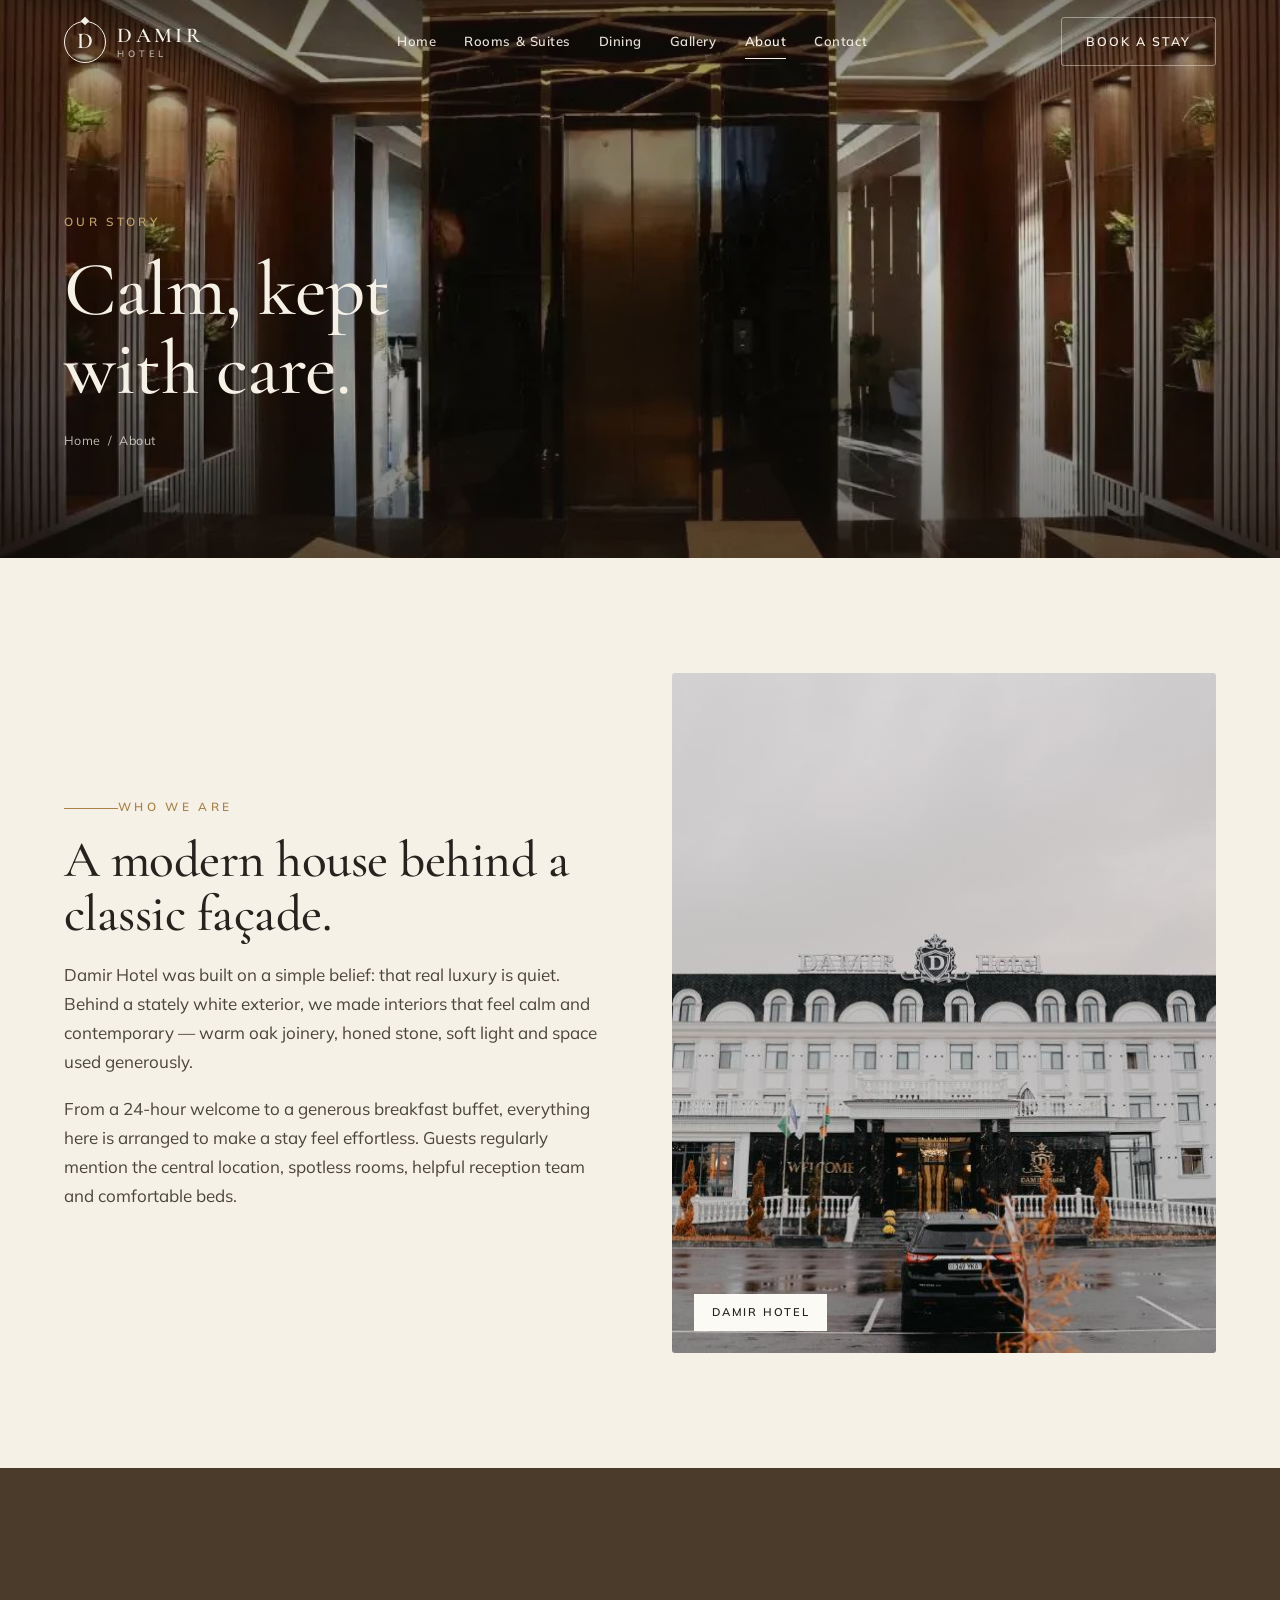
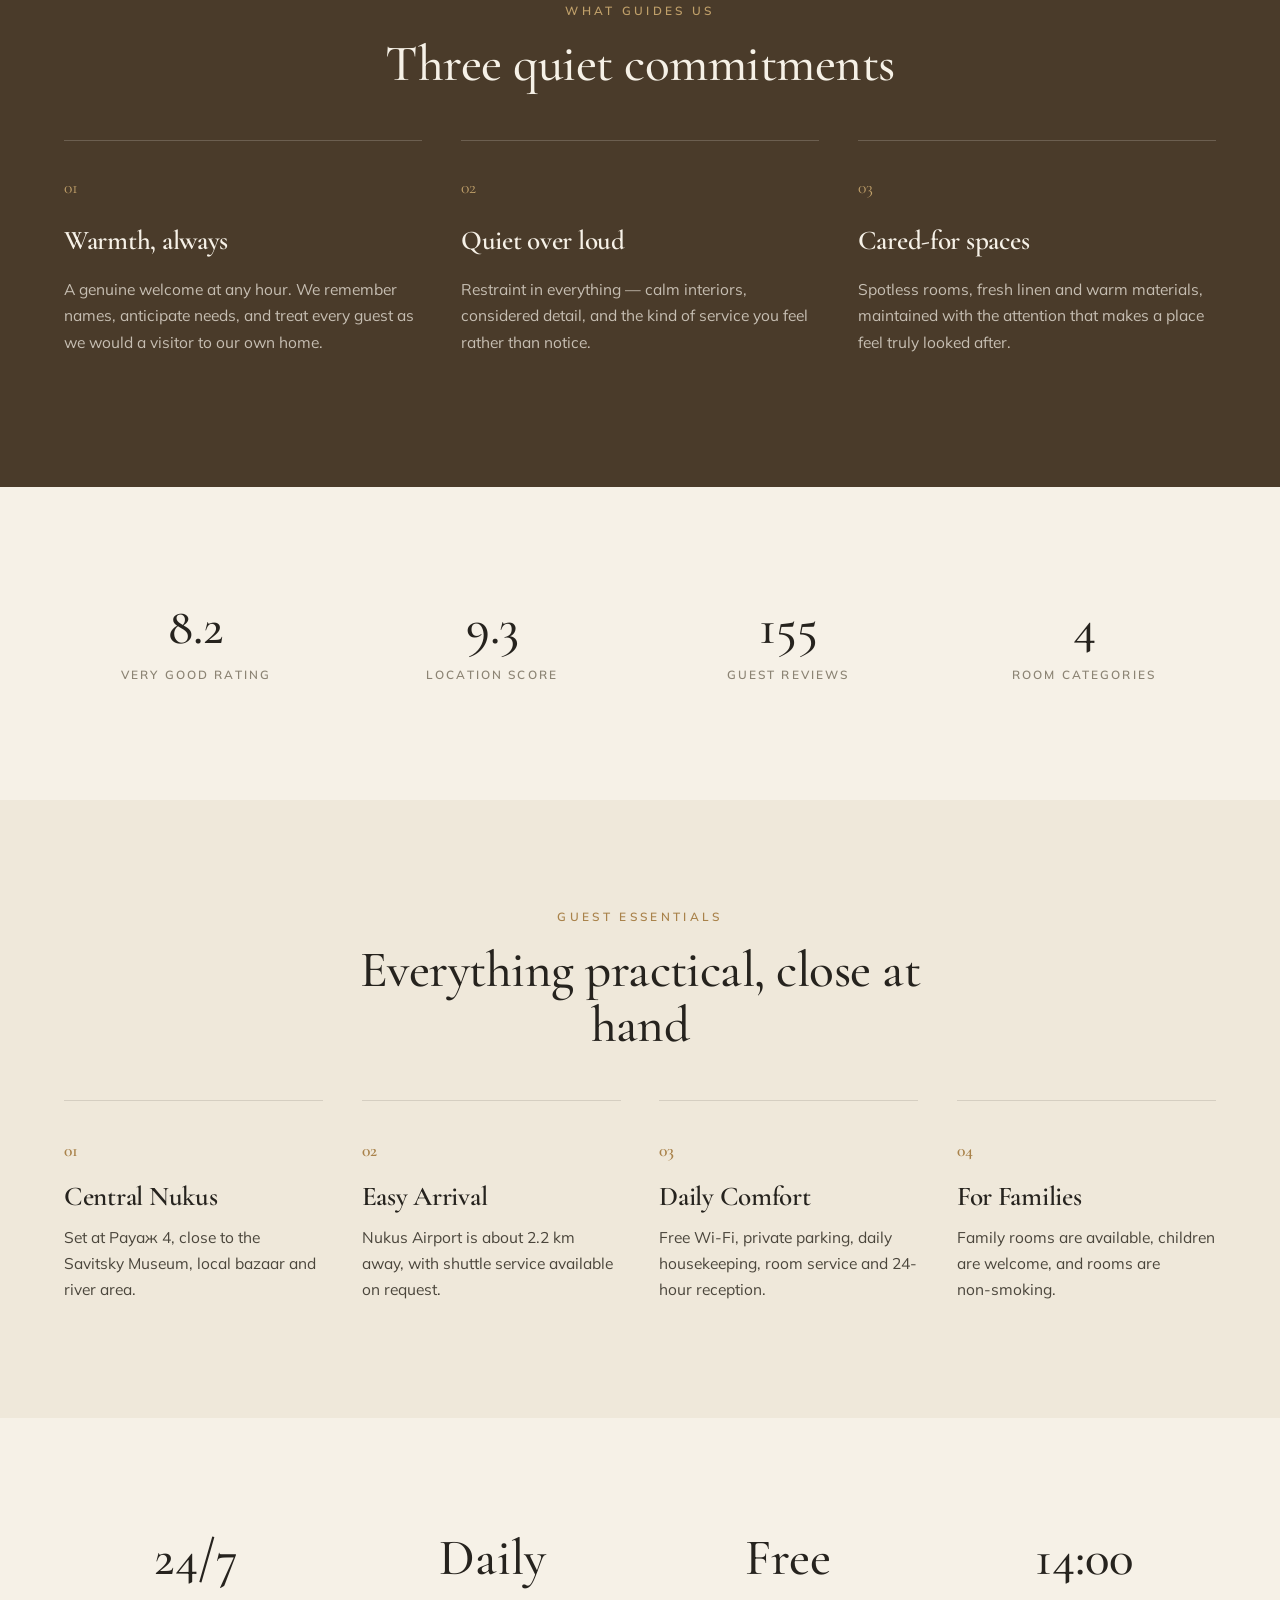
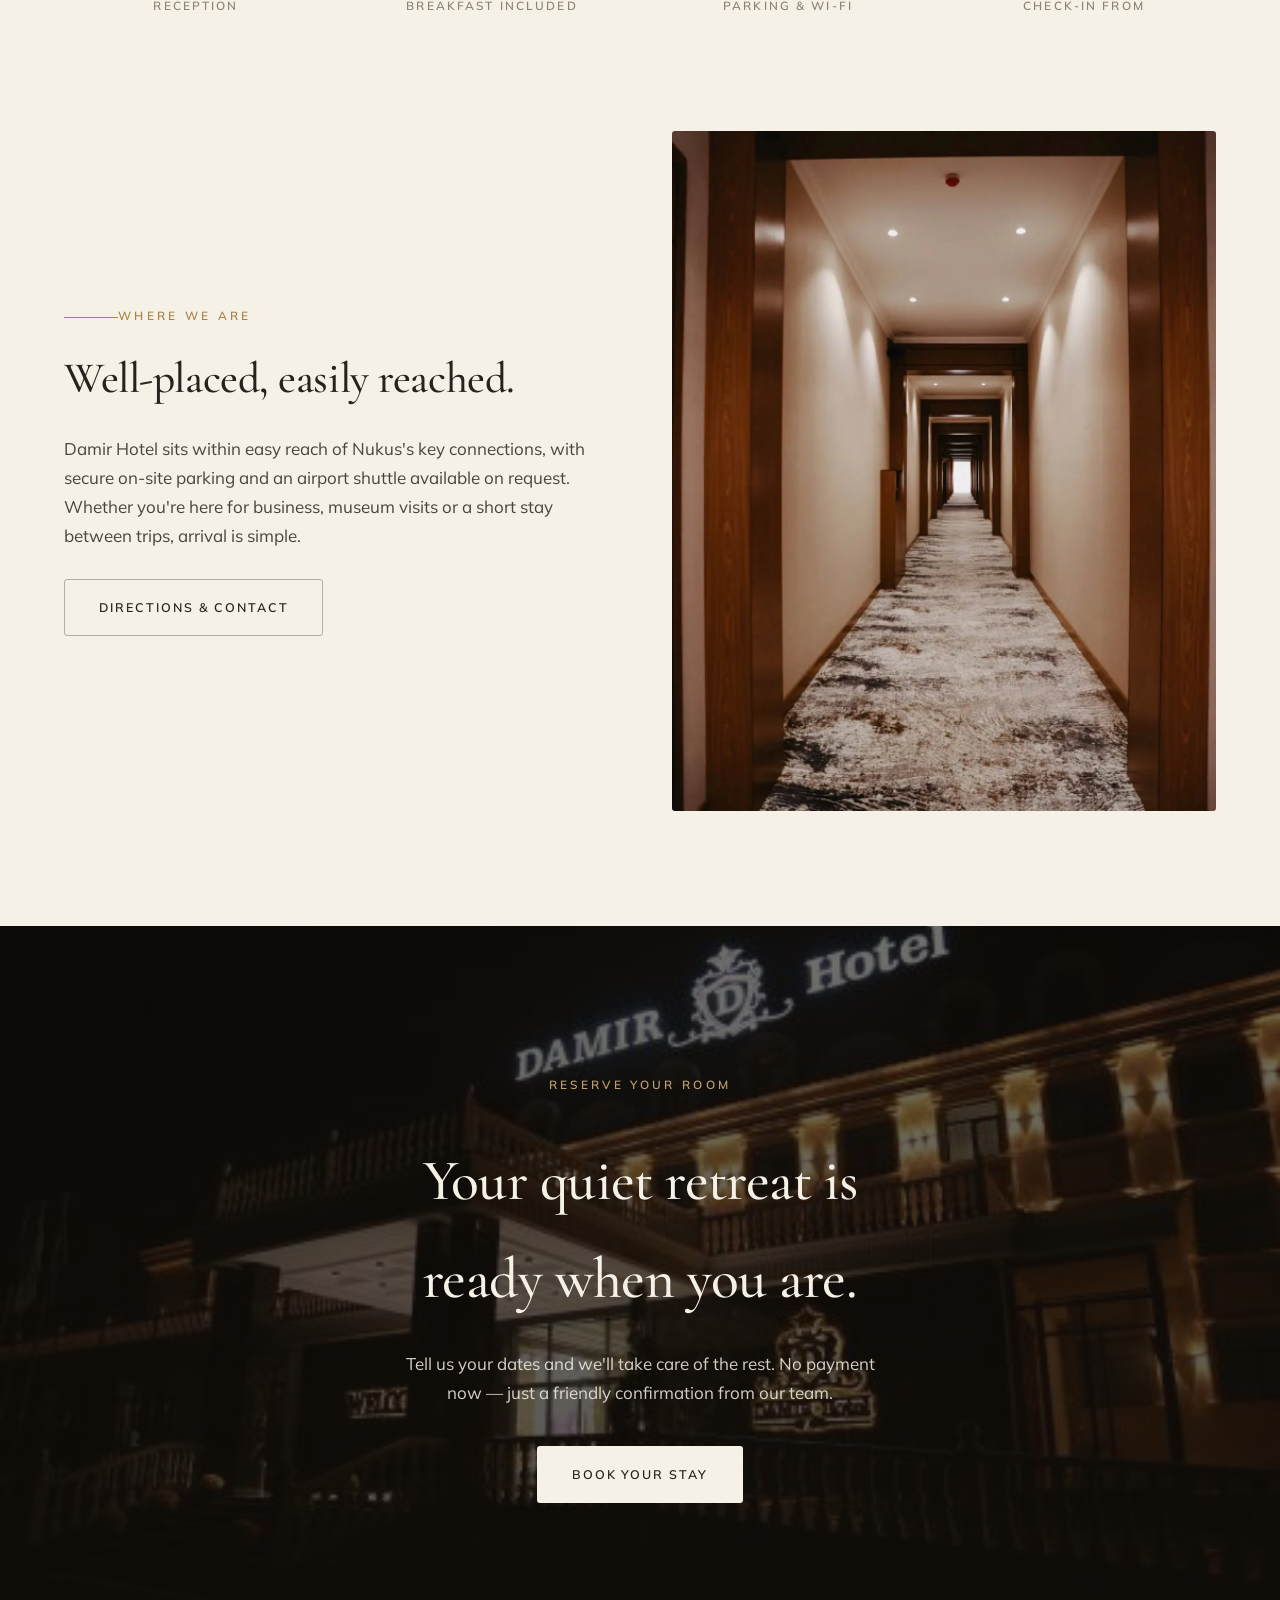
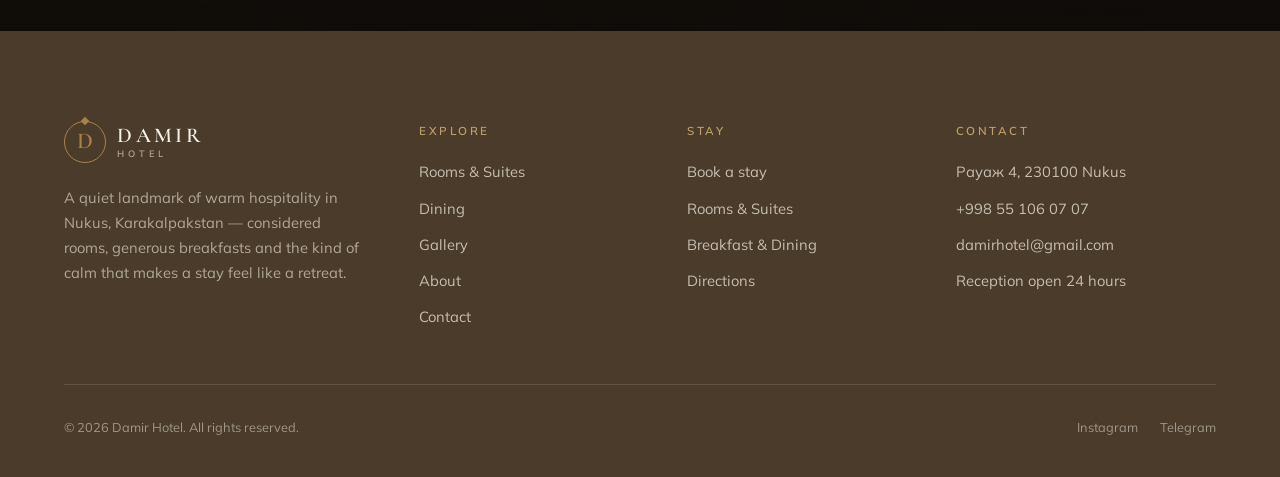
==== Design/about.html @ a33c7616 "chore: initial commit — Damir Hotel static site (pre-redesign)" ====
<!doctype html>
<html lang="en">
<head>
<meta charset="utf-8">
<meta name="viewport" content="width=device-width, initial-scale=1">
<title>About — Damir Hotel</title>
<meta name="description" content="The story behind Damir Hotel — a modern, calm house behind a classic façade in Nukus, Karakalpakstan.">
<link rel="preconnect" href="https://fonts.googleapis.com">
<link rel="preconnect" href="https://fonts.gstatic.com" crossorigin>
<link rel="icon" type="image/svg+xml" href="assets/favicon.svg">
<link rel="stylesheet" href="assets/styles.css">
</head>
<body>

<header class="site-header theme-light">
  <div class="container">
    <a href="index.html" class="brand" aria-label="Damir Hotel home">
      <span class="brand-mark">D</span>
      <span class="brand-text"><span class="brand-name">DAMIR</span><span class="brand-sub">HOTEL</span></span>
    </a>
    <nav class="main-nav"><a href="index.html" class="nav-link">Home</a><a href="rooms.html" class="nav-link">Rooms & Suites</a><a href="dining.html" class="nav-link">Dining</a><a href="gallery.html" class="nav-link">Gallery</a><a href="about.html" class="nav-link is-active">About</a><a href="contact.html" class="nav-link">Contact</a></nav>
    <div class="header-right">
      <a href="#" class="btn btn--ghost header-cta" data-book>Book a stay</a>
      <button class="nav-toggle" aria-label="Open menu"><span></span><span></span><span></span></button>
    </div>
  </div>
</header>
<nav class="mobile-menu"><a href="index.html">Home</a><a href="rooms.html">Rooms & Suites</a><a href="dining.html">Dining</a><a href="gallery.html">Gallery</a><a href="about.html">About</a><a href="contact.html">Contact</a><a href="#" class="btn" data-book>Book a stay</a></nav>

<section class="page-hero has-media">
  <div class="hero-media"><img src="assets/photos/lobby-elevator.jpg" alt="Lobby at Damir Hotel"></div>
  <div class="container" style="position:relative;z-index:2;padding-bottom:1rem">
    <p class="eyebrow">Our story</p>
    <h1>Calm, kept<br>with care.</h1>
    <p class="crumbs"><a href="index.html">Home</a> &nbsp;/&nbsp; About</p>
  </div>
</section>
<section class="section">
  <div class="container split">
    <div class="reveal">
      <p class="eyebrow"><span class="hairline"></span>Who we are</p>
      <h2 class="serif" style="font-size:clamp(2rem,4vw,3.2rem);line-height:1.06;margin-top:1rem">A modern house behind a classic façade.</h2>
      <p style="margin-top:1.2rem">Damir Hotel was built on a simple belief: that real luxury is quiet. Behind a stately white exterior, we made interiors that feel calm and contemporary — warm oak joinery, honed stone, soft light and space used generously.</p>
      <p>From a 24-hour welcome to a generous breakfast buffet, everything here is arranged to make a stay feel effortless. Guests regularly mention the central location, spotless rooms, helpful reception team and comfortable beds.</p>
    </div>
    <div class="split-media tall reveal d1"><img src="assets/photos/exterior-day.jpg" alt="The façade of Damir Hotel"><span class="media-tag">Damir Hotel</span></div>
  </div>
</section>
<section class="section tone-walnut">
  <div class="container">
    <div class="sec-head center reveal" style="text-align:center;margin-inline:auto">
      <p class="eyebrow" style="color:var(--gold-2)">What guides us</p>
      <h2 style="color:var(--cream)">Three quiet commitments</h2>
    </div>
    <div class="grid grid-3" style="margin-top:3rem">
      <div class="reveal" style="border-top:1px solid rgba(246,241,231,0.2);padding-top:2rem">
        <span class="serif" style="font-size:1.1rem;color:var(--gold-2)">01</span>
        <h3 class="serif" style="font-size:1.7rem;color:var(--cream);margin:1rem 0 .7rem;font-weight:600">Warmth, always</h3>
        <p style="color:rgba(246,241,231,0.72);font-size:.97rem">A genuine welcome at any hour. We remember names, anticipate needs, and treat every guest as we would a visitor to our own home.</p>
      </div>
      <div class="reveal d1" style="border-top:1px solid rgba(246,241,231,0.2);padding-top:2rem">
        <span class="serif" style="font-size:1.1rem;color:var(--gold-2)">02</span>
        <h3 class="serif" style="font-size:1.7rem;color:var(--cream);margin:1rem 0 .7rem;font-weight:600">Quiet over loud</h3>
        <p style="color:rgba(246,241,231,0.72);font-size:.97rem">Restraint in everything — calm interiors, considered detail, and the kind of service you feel rather than notice.</p>
      </div>
      <div class="reveal d2" style="border-top:1px solid rgba(246,241,231,0.2);padding-top:2rem">
        <span class="serif" style="font-size:1.1rem;color:var(--gold-2)">03</span>
        <h3 class="serif" style="font-size:1.7rem;color:var(--cream);margin:1rem 0 .7rem;font-weight:600">Cared-for spaces</h3>
        <p style="color:rgba(246,241,231,0.72);font-size:.97rem">Spotless rooms, fresh linen and warm materials, maintained with the attention that makes a place feel truly looked after.</p>
      </div>
    </div>
  </div>
</section>
<section class="section">
  <div class="container">
    <div class="facts reveal">
      <div class="fact"><div class="n">8.2</div><div class="l">Very good rating</div></div>
      <div class="fact"><div class="n">9.3</div><div class="l">Location score</div></div>
      <div class="fact"><div class="n">155</div><div class="l">Guest reviews</div></div>
      <div class="fact"><div class="n">4</div><div class="l">Room categories</div></div>
    </div>
  </div>
</section>
<section class="section tone" style="padding-top:clamp(3.5rem,7vw,6rem)">
  <div class="container">
    <div class="sec-head center reveal" style="text-align:center;margin-inline:auto">
      <p class="eyebrow">Guest essentials</p>
      <h2>Everything practical, close at hand</h2>
    </div>
    <div class="grid grid-4" style="margin-top:3rem">
      <div class="hcard reveal">
        <span class="num">01</span><h3>Central Nukus</h3>
        <p>Set at Рауаж 4, close to the Savitsky Museum, local bazaar and river area.</p>
      </div>
      <div class="hcard reveal d1">
        <span class="num">02</span><h3>Easy Arrival</h3>
        <p>Nukus Airport is about 2.2 km away, with shuttle service available on request.</p>
      </div>
      <div class="hcard reveal d2">
        <span class="num">03</span><h3>Daily Comfort</h3>
        <p>Free Wi-Fi, private parking, daily housekeeping, room service and 24-hour reception.</p>
      </div>
      <div class="hcard reveal d3">
        <span class="num">04</span><h3>For Families</h3>
        <p>Family rooms are available, children are welcome, and rooms are non-smoking.</p>
      </div>
    </div>
  </div>
</section>
<section class="section">
  <div class="container">
    <div class="facts reveal">
      <div class="fact"><div class="n">24/7</div><div class="l">Reception</div></div>
      <div class="fact"><div class="n">Daily</div><div class="l">Breakfast included</div></div>
      <div class="fact"><div class="n">Free</div><div class="l">Parking &amp; Wi-Fi</div></div>
      <div class="fact"><div class="n">14:00</div><div class="l">Check-in from</div></div>
    </div>
  </div>
</section>
<section class="section" style="padding-top:0">
  <div class="container split reverse">
    <div class="split-media tall reveal"><img src="assets/photos/corridor.jpg" alt="A quiet corridor at Damir Hotel"></div>
    <div class="reveal d1">
      <p class="eyebrow"><span class="hairline"></span>Where we are</p>
      <h2 class="serif" style="font-size:clamp(1.8rem,3.4vw,2.8rem);margin:1rem 0 1.2rem">Well-placed, easily reached.</h2>
      <p>Damir Hotel sits within easy reach of Nukus's key connections, with secure on-site parking and an airport shuttle available on request. Whether you're here for business, museum visits or a short stay between trips, arrival is simple.</p>
      <a href="contact.html" class="btn btn--ghost" style="margin-top:.6rem">Directions &amp; contact</a>
    </div>
  </div>
</section>

<section class="cta-banner">
  <div class="hero-media"><img src="assets/photos/exterior-night.jpg" alt="Damir Hotel at night"></div>
  <div class="container cta-inner">
    <p class="eyebrow" style="color:var(--gold-2)">Reserve your room</p>
    <h2 class="serif" style="font-style:normal">Your quiet retreat is ready when you are.</h2>
    <p>Tell us your dates and we'll take care of the rest. No payment now — just a friendly confirmation from our team.</p>
    <a href="#" class="btn btn--light" data-book>Book your stay</a>
  </div>
</section>

<footer class="site-footer">
  <div class="container">
    <div class="footer-top">
      <div class="footer-brand">
        <a href="index.html" class="brand"><span class="brand-mark">D</span><span class="brand-text"><span class="brand-name">DAMIR</span><span class="brand-sub">HOTEL</span></span></a>
        <p data-h="footerDesc">A quiet landmark of warm hospitality in Nukus, Karakalpakstan — considered rooms, generous breakfasts and the kind of calm that makes a stay feel like a retreat.</p>
      </div>
      <div class="footer-col"><h5>Explore</h5><ul><li><a href="rooms.html">Rooms & Suites</a></li><li><a href="dining.html">Dining</a></li><li><a href="gallery.html">Gallery</a></li><li><a href="about.html">About</a></li><li><a href="contact.html">Contact</a></li></ul></div>
      <div class="footer-col"><h5>Stay</h5><ul>
        <li><a href="#" data-book>Book a stay</a></li>
        <li><a href="rooms.html">Rooms &amp; Suites</a></li>
        <li><a href="dining.html">Breakfast &amp; Dining</a></li>
        <li><a href="contact.html">Directions</a></li>
      </ul></div>
      <div class="footer-col"><h5>Contact</h5><ul>
        <li data-h="address">Рауаж 4, 230100 Nukus</li>
        <li><a data-h="phone" href="tel:+998551060707">+998 55 106 07 07</a></li>
        <li><a data-h="email" href="mailto:damirhotel@gmail.com">damirhotel@gmail.com</a></li>
        <li>Reception open 24 hours</li>
      </ul></div>
    </div>
    <div class="footer-bottom">
      <span>© <span data-year>2026</span> <span data-h="name">Damir Hotel</span>. All rights reserved.</span>
      <span class="social" data-h-social><a href="https://www.instagram.com/damir.hotel.nukus?igsh=MXI1bjc1am8xc3BlMA==" target="_blank" rel="noopener">Instagram</a><a href="https://t.me/damirhotel" target="_blank" rel="noopener">Telegram</a></span>
    </div>
  </div>
</footer>

<div class="modal" id="inquiry-modal" role="dialog" aria-modal="true" aria-label="Booking inquiry">
  <div class="modal-card">
    <button class="modal-close" data-modal-close aria-label="Close">&times;</button>
    <p class="eyebrow"><span data-modal-context>Reservation inquiry</span></p>
    <h3 class="serif">Request your stay</h3>
    <form data-validate novalidate>
      <div class="form-row">
        <div class="field"><label>First &amp; last name</label><input type="text" name="name" required placeholder="Your name"><span class="err">Please enter your name</span></div>
        <div class="field"><label>Email</label><input type="email" name="email" required placeholder="you@email.com"><span class="err">Enter a valid email</span></div>
      </div>
      <div class="form-row">
        <div class="field"><label>Check-in</label><input type="date" name="checkin" required><span class="err">Enter a check-in date (today or later)</span></div>
        <div class="field"><label>Check-out</label><input type="date" name="checkout" required><span class="err">Check-out must be after check-in</span></div>
      </div>
      <div class="form-row">
        <div class="field"><label>Guests</label><select name="guests"><option>1 guest</option><option selected>2 guests</option><option>3 guests</option><option>4 guests</option></select></div>
        <div class="field"><label>Room type</label><select name="room"><option value="">No preference</option><option value="Twin Room">Twin Room</option><option value="Double or Twin Room">Double or Twin Room</option><option value="Triple Room">Triple Room</option><option value="Suite">Suite</option></select></div>
      </div>
      <div class="field"><label>Anything we should know?</label><textarea name="message" placeholder="Arrival time, occasion, requests…"></textarea></div>
      <button type="submit" class="btn btn--block">Send inquiry</button>
      <p class="muted" style="font-size:.78rem;text-align:center;margin:1rem 0 0">No payment is taken now — our team replies within a few hours to confirm availability.</p>
    </form>
    <div class="form-success">
      <div class="ok">&#10003;</div>
      <h3 class="serif" style="margin-bottom:.6rem">Thank you</h3>
      <p>Your request has reached our reservations desk. We'll be in touch shortly to confirm your stay at Damir Hotel.</p>
      <button class="btn btn--ghost" data-modal-close style="margin-top:.6rem">Close</button>
    </div>
    <div class="form-error">
      <p>Couldn't send your inquiry — please email us directly at <a data-h="email" href="mailto:damirhotel@gmail.com">damirhotel@gmail.com</a></p>
    </div>
  </div>
</div>

<div class="lightbox" id="lightbox" role="dialog" aria-modal="true" aria-label="Image viewer">
  <button class="lb-btn lb-close" aria-label="Close">&times;</button>
  <button class="lb-btn lb-prev" aria-label="Previous">&#8249;</button>
  <img alt="Damir Hotel gallery image">
  <button class="lb-btn lb-next" aria-label="Next">&#8250;</button>
  <span class="lb-count"></span>
</div>
<script src="assets/hotel.js"></script>
<script src="assets/site.js"></script>
<script src="assets/i18n.js"></script>
</body>
</html>
---- Design/assets/styles.css ----
/* ============================================================
   DAMIR HOTEL — Design System
   Warm-neutral quiet luxury. Classic serif + quiet sans.
   ============================================================ */

@import url('https://fonts.googleapis.com/css2?family=Cormorant+Garamond:ital,wght@0,400;0,500;0,600;1,400;1,500&family=Mulish:wght@300;400;500;600;700&display=swap');

:root{
  /* palette */
  --cream:      #F6F1E7;
  --cream-2:    #EFE8DA;
  --paper:      #FCFAF4;
  --ink:        #26231E;
  --ink-soft:   #4A453B;
  --muted:      #8C8474;
  --line:       rgba(38,35,30,0.13);
  --line-soft:  rgba(38,35,30,0.07);
  --gold:       #A9824A;
  --gold-2:     #C0A06A;
  --walnut:     #4A3B2A;
  --walnut-2:   #5E4B36;
  --sand:       #E7DECB;
  --sand-deep:  #DBCEB4;

  /* type */
  --serif: "Cormorant Garamond", Georgia, serif;
  --sans:  "Mulish", system-ui, -apple-system, sans-serif;

  /* layout */
  --container: 1280px;
  --gutter: clamp(1.25rem, 5vw, 4rem);
  --section-y: clamp(4.5rem, 9vw, 8.5rem);
  --radius: 3px;
  --header-h: 84px;

  /* motion */
  --ease: cubic-bezier(.22,.61,.36,1);
}

*,*::before,*::after{ box-sizing:border-box; }

html{ scroll-behavior:smooth; -webkit-text-size-adjust:100%; }

body{
  margin:0;
  background:var(--cream);
  color:var(--ink);
  font-family:var(--sans);
  font-size:17px;
  line-height:1.7;
  font-weight:400;
  -webkit-font-smoothing:antialiased;
  text-rendering:optimizeLegibility;
}

img{ display:block; max-width:100%; }
a{ color:inherit; text-decoration:none; }
button{ font-family:inherit; cursor:pointer; }

::selection{ background:var(--gold); color:var(--cream); }

/* ---------- typography ---------- */
h1,h2,h3,h4{ margin:0; font-weight:500; letter-spacing:-0.01em; }
.display{
  font-family:var(--serif);
  font-weight:500;
  line-height:1.04;
  letter-spacing:-0.012em;
}
.eyebrow{
  font-family:var(--sans);
  font-weight:600;
  font-size:0.74rem;
  letter-spacing:0.28em;
  text-transform:uppercase;
  color:var(--gold);
  margin:0;
}
.lede{
  font-size:1.18rem;
  line-height:1.65;
  color:var(--ink-soft);
  font-weight:400;
}
p{ margin:0 0 1.1em; color:var(--ink-soft); text-wrap:pretty; }
.serif{ font-family:var(--serif); }
em{ font-style:italic; }

/* ---------- layout helpers ---------- */
.container{ width:100%; max-width:var(--container); margin-inline:auto; padding-inline:var(--gutter); }
.section{ padding-block:var(--section-y); }
.divider-rule{ height:1px; background:var(--line); border:0; margin:0; }
.center{ text-align:center; }
.muted{ color:var(--muted); }

/* gold hairline used as a section motif */
.hairline{ display:inline-block; width:54px; height:1px; background:var(--gold); vertical-align:middle; }

/* ---------- buttons ---------- */
.btn{
  display:inline-flex; align-items:center; justify-content:center; gap:.6em;
  font-family:var(--sans); font-weight:600; font-size:0.78rem;
  letter-spacing:0.16em; text-transform:uppercase;
  padding:1.05rem 2.1rem; border-radius:var(--radius);
  border:1px solid transparent; background:var(--ink); color:var(--cream);
  transition:background .4s var(--ease), color .4s var(--ease), border-color .4s var(--ease), transform .4s var(--ease);
  white-space:nowrap;
}
.btn:hover{ background:var(--gold); }
.btn--ghost{ background:transparent; color:var(--ink); border-color:rgba(38,35,30,0.32); }
.btn--ghost:hover{ background:var(--ink); color:var(--cream); border-color:var(--ink); }
.btn--light{ background:var(--cream); color:var(--ink); }
.btn--light:hover{ background:var(--gold); color:var(--cream); }
.btn--ghost-light{ background:transparent; color:var(--cream); border-color:rgba(246,241,231,0.4); }
.btn--ghost-light:hover{ background:var(--cream); color:var(--ink); border-color:var(--cream); }
.btn--block{ width:100%; }

/* text link with animated underline */
.tlink{
  display:inline-flex; align-items:center; gap:.55em; white-space:nowrap;
  font-weight:600; font-size:0.78rem; letter-spacing:0.16em; text-transform:uppercase;
  color:var(--ink); position:relative; padding-bottom:3px;
}
.tlink::after{
  content:""; position:absolute; left:0; bottom:0; height:1px; width:100%;
  background:currentColor; transform:scaleX(.32); transform-origin:left; opacity:.4;
  transition:transform .45s var(--ease), opacity .45s var(--ease);
}
.tlink:hover::after{ transform:scaleX(1); opacity:1; }
.tlink .arr{ transition:transform .45s var(--ease); }
.tlink:hover .arr{ transform:translateX(5px); }

/* ---------- header ---------- */
.site-header{
  position:fixed; inset:0 0 auto 0; z-index:60;
  height:var(--header-h);
  display:flex; align-items:center;
  transition:background .5s var(--ease), box-shadow .5s var(--ease), border-color .5s var(--ease);
  border-bottom:1px solid transparent;
}
.site-header .container{ display:flex; align-items:center; justify-content:space-between; gap:2rem; }
.site-header.is-solid{
  background:rgba(246,241,231,0.92);
  backdrop-filter:saturate(140%) blur(12px);
  border-bottom-color:var(--line);
}
/* on-light pages (no hero) start solid */
.site-header.on-light{ position:fixed; }

.brand{ display:inline-flex; align-items:center; gap:.7rem; }
.brand-mark{
  width:42px; height:42px; flex:none; position:relative;
  border:1px solid var(--gold); border-radius:50%;
  display:grid; place-items:center;
  font-family:var(--serif); font-weight:600; font-size:1.42rem; line-height:1;
  color:var(--gold);
}
.brand-mark::before{
  content:""; position:absolute; top:-4px; left:50%; transform:translateX(-50%) rotate(45deg);
  width:6px; height:6px; background:var(--gold);
}
.brand-text{ display:flex; flex-direction:column; line-height:1; }
.brand-name{ font-family:var(--serif); font-weight:600; font-size:1.32rem; letter-spacing:.16em; color:var(--ink); }
.brand-sub{ font-family:var(--sans); font-weight:600; font-size:0.58rem; letter-spacing:.42em; color:var(--muted); margin-top:3px; }
.theme-light .brand-name{ color:var(--cream); }
.theme-light .brand-sub{ color:rgba(246,241,231,0.7); }

/* hero (theme-light) header colors */
.site-header.theme-light:not(.is-solid) .nav-link{ color:rgba(246,241,231,0.92); }
.site-header.theme-light:not(.is-solid) .nav-link::after{ background:var(--cream); }
.site-header.theme-light:not(.is-solid) .header-cta.btn--ghost{ color:var(--cream); border-color:rgba(246,241,231,0.45); }
.site-header.theme-light:not(.is-solid) .header-cta.btn--ghost:hover{ background:var(--cream); color:var(--ink); }
.site-header.theme-light:not(.is-solid) .nav-toggle span{ background:var(--cream); }
.site-header.theme-light:not(.is-solid) .brand-mark{ border-color:var(--cream); color:var(--cream); }
.site-header.theme-light:not(.is-solid) .brand-mark::before{ background:var(--cream); }

.main-nav{ display:flex; align-items:center; gap:1.75rem; }
.nav-link{
  font-size:0.82rem; font-weight:600; letter-spacing:0.04em; color:var(--ink-soft);
  position:relative; padding:6px 0; transition:color .3s var(--ease); white-space:nowrap;
}
.nav-link::after{
  content:""; position:absolute; left:0; bottom:0; height:1px; width:100%; background:var(--gold);
  transform:scaleX(0); transform-origin:left; transition:transform .4s var(--ease);
}
.nav-link:hover{ color:var(--ink); }
.nav-link:hover::after,.nav-link.is-active::after{ transform:scaleX(1); }
.nav-link.is-active{ color:var(--ink); }
.theme-light:not(.is-solid) .nav-link.is-active{ color:var(--cream); }
/* when the hero-page header scrolls to solid, revert brand to dark-on-cream */
.site-header.theme-light.is-solid .brand-name{ color:var(--ink); }
.site-header.theme-light.is-solid .brand-sub{ color:var(--muted); }
.site-header.theme-light.is-solid .brand-mark{ border-color:var(--gold); color:var(--gold); }
.site-header.theme-light.is-solid .brand-mark::before{ background:var(--gold); }

.header-right{ display:flex; align-items:center; gap:1.3rem; }
.header-cta{ padding:.78rem 1.5rem; }
.lang-switcher{ display:inline-flex; align-items:center; gap:.25rem; border:1px solid var(--line); border-radius:999px; padding:.18rem; background:rgba(252,250,244,0.72); }
.lang-switcher button{ border:0; background:transparent; color:var(--ink-soft); border-radius:999px; min-width:2.35rem; height:2rem; padding:0 .55rem; font-size:.68rem; font-weight:700; letter-spacing:.08em; transition:background .25s var(--ease), color .25s var(--ease); }
.lang-switcher button:hover,.lang-switcher button.is-active{ background:var(--ink); color:var(--cream); }
.site-header.theme-light:not(.is-solid) .lang-switcher{ border-color:rgba(246,241,231,0.38); background:rgba(20,16,11,0.24); }
.site-header.theme-light:not(.is-solid) .lang-switcher button{ color:rgba(246,241,231,0.84); }
.site-header.theme-light:not(.is-solid) .lang-switcher button:hover,.site-header.theme-light:not(.is-solid) .lang-switcher button.is-active{ background:var(--cream); color:var(--ink); }
.mobile-menu .lang-switcher{ margin-top:1.2rem; }
.mobile-menu .lang-switcher button{ opacity:1; transform:none; font-family:var(--sans); font-size:.72rem; padding:0 .7rem; }

.nav-toggle{ display:none; width:30px; height:22px; position:relative; background:none; border:0; padding:0; }
.nav-toggle span{ position:absolute; left:0; height:1.5px; width:100%; background:var(--ink); transition:transform .4s var(--ease), opacity .3s var(--ease); }
.nav-toggle span:nth-child(1){ top:2px; }
.nav-toggle span:nth-child(2){ top:10px; }
.nav-toggle span:nth-child(3){ top:18px; }
body.nav-open .nav-toggle span:nth-child(1){ top:10px; transform:rotate(45deg); }
body.nav-open .nav-toggle span:nth-child(2){ opacity:0; }
body.nav-open .nav-toggle span:nth-child(3){ top:10px; transform:rotate(-45deg); }

/* mobile menu */
.mobile-menu{
  position:fixed; inset:0; z-index:55; background:var(--cream);
  display:flex; flex-direction:column; justify-content:center; align-items:center; gap:.4rem;
  opacity:0; visibility:hidden; transition:opacity .5s var(--ease), visibility .5s var(--ease);
  padding:var(--gutter);
}
body.nav-open .mobile-menu{ opacity:1; visibility:visible; }
.mobile-menu a{ font-family:var(--serif); font-size:2rem; font-weight:500; color:var(--ink); padding:.35rem 0; opacity:0; transform:translateY(12px); transition:opacity .5s var(--ease), transform .5s var(--ease); }
body.nav-open .mobile-menu a{ opacity:1; transform:none; }
body.nav-open .mobile-menu a:nth-child(1){ transition-delay:.08s; }
body.nav-open .mobile-menu a:nth-child(2){ transition-delay:.13s; }
body.nav-open .mobile-menu a:nth-child(3){ transition-delay:.18s; }
body.nav-open .mobile-menu a:nth-child(4){ transition-delay:.23s; }
body.nav-open .mobile-menu a:nth-child(5){ transition-delay:.28s; }
body.nav-open .mobile-menu a:nth-child(6){ transition-delay:.33s; }
body.nav-open .mobile-menu a:nth-child(7){ transition-delay:.38s; }
.mobile-menu .btn{ margin-top:1.4rem; }

/* ---------- hero ---------- */
.hero{ position:relative; min-height:100svh; display:flex; align-items:flex-end; color:var(--cream); overflow:hidden; }
.hero-media{ position:absolute; inset:0; z-index:0; }
.hero-media img{ width:100%; height:100%; object-fit:cover; }
.hero-media::after{
  content:""; position:absolute; inset:0;
  background:linear-gradient(180deg, rgba(20,17,13,0.45) 0%, rgba(20,17,13,0.12) 32%, rgba(20,17,13,0.30) 66%, rgba(20,17,13,0.72) 100%);
}
.hero-inner{ position:relative; z-index:2; width:100%; padding-bottom:clamp(7rem, 12vh, 11rem); padding-top:9rem; }
.hero h1{ font-family:var(--serif); font-weight:500; font-size:clamp(3rem, 7.2vw, 6.6rem); line-height:1.02; max-width:16ch; }
.hero .eyebrow{ color:var(--gold-2); margin-bottom:1.4rem; }
.hero-sub{ margin-top:1.6rem; max-width:46ch; font-size:1.18rem; color:rgba(246,241,231,0.9); }
.hero-actions{ margin-top:2.4rem; display:flex; gap:1rem; flex-wrap:wrap; }
.hero-scroll{ position:absolute; left:50%; bottom:2rem; transform:translateX(-50%); z-index:2; color:rgba(246,241,231,0.7); font-size:.68rem; letter-spacing:.28em; text-transform:uppercase; display:flex; flex-direction:column; align-items:center; gap:.7rem; }
.hero-scroll .line{ width:1px; height:46px; background:linear-gradient(var(--cream), transparent); animation:scrollLine 2.4s var(--ease) infinite; }
@keyframes scrollLine{ 0%{ transform:scaleY(0); transform-origin:top; } 45%{ transform:scaleY(1); transform-origin:top; } 55%{ transform:scaleY(1); transform-origin:bottom; } 100%{ transform:scaleY(0); transform-origin:bottom; } }

/* page hero (interior pages) */
.page-hero{ position:relative; padding-top:calc(var(--header-h) + clamp(3.5rem,8vw,6.5rem)); padding-bottom:clamp(3rem,6vw,5rem); }
.page-hero.has-media{ color:var(--cream); min-height:62svh; display:flex; align-items:flex-end; overflow:hidden; }
.page-hero.has-media .hero-media::after{ background:linear-gradient(180deg, rgba(20,17,13,0.5) 0%, rgba(20,17,13,0.15) 40%, rgba(20,17,13,0.6) 100%); }
.page-hero .eyebrow{ margin-bottom:1.1rem; }
.page-hero h1{ font-family:var(--serif); font-weight:500; font-size:clamp(2.6rem,6vw,5rem); line-height:1.03; }
.page-hero.has-media .eyebrow{ color:var(--gold-2); }
.page-hero .crumbs{ margin-top:1.4rem; font-size:.78rem; letter-spacing:.04em; color:var(--muted); }
.page-hero.has-media .crumbs{ color:rgba(246,241,231,0.75); }
.crumbs a:hover{ color:var(--gold); }

/* ---------- booking bar ---------- */
.booking-bar{
  position:relative; z-index:20; margin-top:-46px;
}
.booking-card{
  background:var(--paper); border:1px solid var(--line); border-radius:var(--radius);
  box-shadow:0 30px 70px -40px rgba(38,28,15,0.45);
  display:grid; grid-template-columns:repeat(3,1fr) auto; align-items:stretch;
}
.bf{ padding:1.15rem 1.5rem; border-right:1px solid var(--line-soft); display:flex; flex-direction:column; gap:.3rem; }
.bf:last-of-type{ border-right:0; }
.bf label{ font-size:.66rem; letter-spacing:.2em; text-transform:uppercase; color:var(--muted); font-weight:600; }
.bf input,.bf select{
  border:0; background:none; font-family:var(--sans); font-size:1rem; font-weight:600; color:var(--ink);
  padding:0; width:100%; outline:none;
}
.bf input::-webkit-calendar-picker-indicator{ opacity:.4; cursor:pointer; }
.booking-submit{ display:flex; }
.booking-submit .btn{ border-radius:0; height:100%; padding-inline:2.4rem; }

/* ---------- generic grids ---------- */
.grid{ display:grid; gap:clamp(1.5rem,3vw,2.6rem); }
.grid-2{ grid-template-columns:repeat(2,1fr); }
.grid-3{ grid-template-columns:repeat(3,1fr); }
.grid-4{ grid-template-columns:repeat(4,1fr); }

/* section heading block */
.sec-head{ max-width:60ch; }
.sec-head.center{ margin-inline:auto; }
.sec-head h2{ font-family:var(--serif); font-size:clamp(2rem,4vw,3.3rem); line-height:1.06; margin-top:1rem; }
.sec-head p{ margin-top:1.1rem; }
.sec-head .eyebrow .hairline{ margin-right:.9rem; }

/* split (text + image) */
.split{ display:grid; grid-template-columns:1fr 1fr; gap:clamp(2rem,5vw,5rem); align-items:center; }
.split.reverse .split-media{ order:2; }
.split-media{ position:relative; }
.split-media img{ width:100%; height:100%; object-fit:cover; border-radius:var(--radius); }
.split-media.tall img{ aspect-ratio:4/5; }
.media-tag{ position:absolute; left:1.4rem; bottom:1.4rem; background:var(--paper); color:var(--ink); padding:.55rem 1.1rem; font-size:.7rem; letter-spacing:.16em; text-transform:uppercase; font-weight:600; }

/* feature image with caption frame */
.framed{ position:relative; }
.framed::after{ content:""; position:absolute; inset:14px; border:1px solid rgba(246,241,231,0.5); pointer-events:none; }

/* ---------- highlight cards ---------- */
.hcard{ padding:2.2rem 0 0; border-top:1px solid var(--line); }
.hcard .num{ font-family:var(--serif); font-size:1.1rem; color:var(--gold); font-weight:600; }
.hcard h3{ font-family:var(--serif); font-size:1.7rem; line-height:1.12; margin:1rem 0 .7rem; font-weight:600; }
.hcard p{ font-size:.97rem; margin:0; }
.hcard .tlink{ margin-top:1.2rem; }

/* amenity row */
.amenity{ display:flex; flex-direction:column; gap:.9rem; padding:1.6rem 0; }
.amenity .ico{ color:var(--gold); }
.amenity h4{ font-family:var(--serif); font-size:1.3rem; font-weight:600; }
.amenity p{ font-size:.92rem; margin:0; }

/* ---------- room card ---------- */
.room-card{ background:var(--paper); border:1px solid var(--line); border-radius:var(--radius); overflow:hidden; display:flex; flex-direction:column; transition:transform .5s var(--ease), box-shadow .5s var(--ease); }
.room-card:hover{ transform:translateY(-5px); box-shadow:0 36px 70px -46px rgba(38,28,15,0.5); }
.room-thumb{ position:relative; aspect-ratio:3/2; overflow:hidden; }
.room-thumb img{ width:100%; height:100%; object-fit:cover; transition:transform 1.1s var(--ease); }
.room-card:hover .room-thumb img{ transform:scale(1.05); }
.room-price-tag{ position:absolute; top:1rem; right:1rem; background:rgba(246,241,231,0.94); padding:.45rem .85rem; font-size:.78rem; font-weight:700; letter-spacing:.02em; }
.room-price-tag small{ font-weight:600; color:var(--muted); font-size:.66rem; }
.room-body{ padding:1.8rem 1.8rem 2rem; display:flex; flex-direction:column; flex:1; }
.room-body h3{ font-family:var(--serif); font-size:1.85rem; font-weight:600; line-height:1.05; }
.room-body .room-desc{ font-size:.95rem; margin:.7rem 0 1.2rem; }
.room-meta{ display:flex; gap:1.3rem; flex-wrap:wrap; padding-top:1.1rem; margin-top:auto; border-top:1px solid var(--line-soft); }
.room-meta span{ font-size:.78rem; color:var(--ink-soft); display:flex; align-items:center; gap:.45rem; }
.room-meta .ico{ color:var(--gold); }
.room-actions{ display:flex; align-items:center; justify-content:space-between; gap:1rem; margin-top:1.5rem; }

/* ---------- gallery ---------- */
.gal-filters{ display:flex; gap:.5rem; flex-wrap:wrap; justify-content:center; margin-bottom:2.6rem; }
.gal-filter{ background:none; border:1px solid var(--line); color:var(--ink-soft); padding:.6rem 1.3rem; border-radius:40px; font-size:.74rem; font-weight:600; letter-spacing:.12em; text-transform:uppercase; transition:all .35s var(--ease); }
.gal-filter:hover{ border-color:var(--ink); color:var(--ink); }
.gal-filter.is-active{ background:var(--ink); color:var(--cream); border-color:var(--ink); }
.gal-grid{ columns:3; column-gap:1.1rem; }
.gal-item{ break-inside:avoid; margin-bottom:1.1rem; position:relative; cursor:pointer; overflow:hidden; border-radius:var(--radius); }
.gal-item img{ width:100%; transition:transform 1s var(--ease), filter .5s var(--ease); }
.gal-item::after{ content:"+"; position:absolute; inset:0; display:grid; place-items:center; font-size:1.6rem; color:var(--cream); background:rgba(38,28,15,0); opacity:0; transition:.5s var(--ease); font-family:var(--serif); }
.gal-item:hover img{ transform:scale(1.05); }
.gal-item:hover::after{ background:rgba(38,28,15,0.28); opacity:1; }
.gal-item.is-hidden{ display:none; }

/* lightbox */
.lightbox{ position:fixed; inset:0; z-index:90; background:rgba(20,16,11,0.94); display:flex; align-items:center; justify-content:center; opacity:0; visibility:hidden; transition:opacity .4s var(--ease), visibility .4s var(--ease); }
.lightbox.is-open{ opacity:1; visibility:visible; }
.lightbox img{ max-width:88vw; max-height:84vh; object-fit:contain; box-shadow:0 40px 90px -30px rgba(0,0,0,.7); }
.lb-btn{ position:absolute; background:none; border:1px solid rgba(246,241,231,0.3); color:var(--cream); width:52px; height:52px; border-radius:50%; display:grid; place-items:center; font-size:1.3rem; transition:.3s var(--ease); }
.lb-btn:hover{ background:rgba(246,241,231,0.12); border-color:var(--cream); }
.lb-prev{ left:clamp(1rem,4vw,3rem); top:50%; transform:translateY(-50%); }
.lb-next{ right:clamp(1rem,4vw,3rem); top:50%; transform:translateY(-50%); }
.lb-close{ top:clamp(1rem,4vw,2rem); right:clamp(1rem,4vw,2rem); }
.lb-count{ position:absolute; bottom:1.6rem; left:50%; transform:translateX(-50%); color:rgba(246,241,231,0.7); font-size:.78rem; letter-spacing:.2em; }

/* ---------- testimonials ---------- */
.quote{ max-width:50ch; margin-inline:auto; text-align:center; }
.quote .mark{ font-family:var(--serif); font-size:4rem; color:var(--gold); line-height:.4; }
.quote blockquote{ font-family:var(--serif); font-size:clamp(1.6rem,3vw,2.4rem); font-style:italic; line-height:1.32; margin:1.4rem 0; color:var(--ink); }
.quote .by{ font-size:.78rem; letter-spacing:.16em; text-transform:uppercase; color:var(--muted); font-weight:600; }
.quote-dots{ display:flex; gap:.5rem; justify-content:center; margin-top:2.4rem; }
.quote-dot{ width:8px; height:8px; border-radius:50%; background:var(--line); border:0; padding:0; transition:.3s var(--ease); }
.quote-dot.is-active{ background:var(--gold); transform:scale(1.25); }

/* ---------- cta banner ---------- */
.cta-banner{ position:relative; color:var(--cream); text-align:center; overflow:hidden; }
.cta-banner .hero-media::after{ background:linear-gradient(rgba(20,16,11,0.6), rgba(20,16,11,0.72)); }
.cta-inner{ position:relative; z-index:2; padding-block:clamp(5rem,10vw,8rem); }
.cta-inner h2{ font-family:var(--serif); font-size:clamp(2.2rem,4.5vw,3.8rem); font-weight:500; max-width:18ch; margin-inline:auto; }
.cta-inner p{ color:rgba(246,241,231,0.85); max-width:48ch; margin:1.3rem auto 2.4rem; }

/* ---------- footer ---------- */
.site-footer{ background:var(--walnut); color:rgba(246,241,231,0.78); padding-block:clamp(4rem,7vw,6rem) 2.4rem; }
.footer-top{ display:grid; grid-template-columns:1.4fr 1fr 1fr 1.2fr; gap:clamp(2rem,4vw,3.5rem); padding-bottom:3.4rem; border-bottom:1px solid rgba(246,241,231,0.14); }
.footer-brand .brand-name{ color:var(--cream); }
.footer-brand .brand-sub{ color:rgba(246,241,231,0.6); }
.footer-brand p{ color:rgba(246,241,231,0.6); margin-top:1.4rem; max-width:34ch; font-size:.92rem; }
.footer-col h5{ font-size:.72rem; letter-spacing:.22em; text-transform:uppercase; color:var(--gold-2); font-weight:600; margin:0 0 1.2rem; }
.footer-col ul{ list-style:none; margin:0; padding:0; display:flex; flex-direction:column; gap:.7rem; }
.footer-col a, .footer-col li{ color:rgba(246,241,231,0.72); font-size:.92rem; transition:color .3s var(--ease); }
.footer-col a:hover{ color:var(--cream); }
.footer-bottom{ display:flex; justify-content:space-between; align-items:center; flex-wrap:wrap; gap:1rem; padding-top:2rem; font-size:.8rem; color:rgba(246,241,231,0.5); }
.footer-bottom .social{ display:flex; gap:1.4rem; }
.footer-bottom .social a:hover{ color:var(--cream); }

/* ---------- modal (inquiry) ---------- */
.modal{ position:fixed; inset:0; z-index:95; display:flex; align-items:center; justify-content:center; padding:1.5rem; opacity:0; visibility:hidden; transition:opacity .4s var(--ease), visibility .4s var(--ease); }
.modal::before{ content:""; position:absolute; inset:0; background:rgba(20,16,11,0.55); backdrop-filter:blur(3px); }
.modal.is-open{ opacity:1; visibility:visible; }
.modal-card{ position:relative; background:var(--paper); border-radius:var(--radius); width:min(560px,100%); max-height:90vh; overflow:auto; padding:clamp(2rem,4vw,3rem); box-shadow:0 50px 100px -30px rgba(0,0,0,.5); transform:translateY(16px); transition:transform .5s var(--ease); }
.modal.is-open .modal-card{ transform:none; }
.modal-close{ position:absolute; top:1.1rem; right:1.1rem; width:38px; height:38px; border-radius:50%; border:1px solid var(--line); background:none; display:grid; place-items:center; color:var(--ink); font-size:1.1rem; transition:.3s var(--ease); }
.modal-close:hover{ background:var(--ink); color:var(--cream); border-color:var(--ink); }
.modal-card .eyebrow{ margin-bottom:.7rem; }
.modal-card h3{ font-family:var(--serif); font-size:1.9rem; font-weight:600; margin-bottom:1.4rem; }

/* ---------- forms ---------- */
.field{ display:flex; flex-direction:column; gap:.45rem; margin-bottom:1.1rem; }
.field label{ font-size:.7rem; letter-spacing:.16em; text-transform:uppercase; color:var(--muted); font-weight:600; }
.field input,.field select,.field textarea{
  font-family:var(--sans); font-size:1rem; color:var(--ink); background:var(--cream);
  border:1px solid var(--line); border-radius:var(--radius); padding:.85rem 1rem; outline:none;
  transition:border-color .3s var(--ease), box-shadow .3s var(--ease);
}
.field input:focus,.field select:focus,.field textarea:focus{ border-color:var(--gold); box-shadow:0 0 0 3px rgba(169,130,74,0.12); }
.field textarea{ resize:vertical; min-height:120px; }
.field.invalid input,.field.invalid textarea,.field.invalid select{ border-color:#b4503f; box-shadow:0 0 0 3px rgba(180,80,63,0.1); }
.field .err{ font-size:.74rem; color:#b4503f; display:none; text-transform:none; letter-spacing:0; }
.field.invalid .err{ display:block; }
.form-row{ display:grid; grid-template-columns:1fr 1fr; gap:1rem; }
.form-success{ display:none; text-align:center; padding:1rem 0; }
.form-success.show{ display:block; animation:fadeUp .6s var(--ease); }
.form-success .ok{ width:58px; height:58px; border-radius:50%; border:1px solid var(--gold); color:var(--gold); display:grid; place-items:center; margin:0 auto 1.2rem; font-size:1.5rem; }
.form-error{ display:none; padding:.9rem 1rem; margin-top:1rem; border:1px solid #e0c4c4; border-radius:var(--radius); background:#fdf6f6; color:#7a3b3b; font-size:.875rem; line-height:1.5; }
.form-error.show{ display:block; animation:fadeUp .4s var(--ease); }
.form-error a{ color:inherit; text-decoration:underline; }

/* ---------- reveal animation ---------- */
.reveal{ opacity:0; transform:translateY(26px); transition:opacity 1s var(--ease), transform 1s var(--ease); }
.reveal.in{ opacity:1; transform:none; }
.reveal.d1{ transition-delay:.08s; } .reveal.d2{ transition-delay:.16s; } .reveal.d3{ transition-delay:.24s; } .reveal.d4{ transition-delay:.32s; }
@keyframes fadeUp{ from{ opacity:0; transform:translateY(16px);} to{ opacity:1; transform:none;} }

/* hero text intro */
.hero .reveal-hero{ opacity:0; transform:translateY(28px); animation:fadeUp 1.1s var(--ease) forwards; }
.hero .reveal-hero.h1{ animation-delay:.15s; }
.hero .reveal-hero.h2{ animation-delay:.32s; }
.hero .reveal-hero.h3{ animation-delay:.5s; }

@media (prefers-reduced-motion: reduce){
  *{ animation:none !important; transition:none !important; }
  .reveal{ opacity:1; transform:none; }
  html{ scroll-behavior:auto; }
}

/* ---------- room detail ---------- */
.rd-grid{ display:grid; grid-template-columns:1.12fr .88fr; gap:clamp(2rem,4vw,4rem); align-items:start; }
.rd-main{ width:100%; aspect-ratio:4/3; object-fit:cover; border-radius:var(--radius); transition:opacity .25s var(--ease); }
.rd-thumbs{ display:grid; grid-template-columns:repeat(4,1fr); gap:.7rem; margin-top:.8rem; }
.rd-thumb{ aspect-ratio:1/1; overflow:hidden; border-radius:var(--radius); cursor:pointer; opacity:.55; transition:opacity .35s var(--ease); border:0; padding:0; }
.rd-thumb img{ width:100%; height:100%; object-fit:cover; }
.rd-thumb:hover{ opacity:.85; }
.rd-thumb.is-active{ opacity:1; box-shadow:0 0 0 2px var(--gold); }
.rd-info{ position:sticky; top:calc(var(--header-h) + 1.5rem); }
.rd-info .tag{ font-size:.72rem; letter-spacing:.22em; text-transform:uppercase; color:var(--gold); font-weight:600; }
.rd-info h1{ font-family:var(--serif); font-size:clamp(2.2rem,4vw,3.2rem); font-weight:600; line-height:1.04; margin:.7rem 0 0; }
.rd-price{ display:flex; align-items:baseline; gap:.5rem; margin:1.2rem 0; padding-bottom:1.4rem; border-bottom:1px solid var(--line); }
.rd-price .amt{ font-family:var(--serif); font-size:2.2rem; font-weight:600; color:var(--ink); }
.rd-price .per{ color:var(--muted); font-size:.9rem; }
.rd-specs{ display:flex; gap:1.8rem; flex-wrap:wrap; margin:1.4rem 0; }
.rd-spec{ display:flex; flex-direction:column; gap:.2rem; }
.rd-spec .k{ font-size:.68rem; letter-spacing:.16em; text-transform:uppercase; color:var(--muted); font-weight:600; }
.rd-spec .v{ font-size:1rem; color:var(--ink); font-weight:600; }
.amen-list{ list-style:none; margin:1.6rem 0; padding:0; display:grid; grid-template-columns:1fr 1fr; gap:.7rem 1.2rem; }
.amen-list li{ font-size:.92rem; color:var(--ink-soft); display:flex; align-items:center; gap:.6rem; }
.amen-list li::before{ content:""; width:6px; height:6px; background:var(--gold); transform:rotate(45deg); flex:none; }
@media (max-width:860px){
  .rd-grid{ grid-template-columns:1fr; }
  .rd-info{ position:static; }
}

/* ---------- dining menu cards ---------- */
.menu-card{ padding:2rem 0; border-top:1px solid var(--line); }
.menu-card .price{ font-family:var(--serif); color:var(--gold); font-size:1.1rem; float:right; }
.menu-card h4{ font-family:var(--serif); font-size:1.4rem; font-weight:600; margin-bottom:.4rem; }
.menu-card p{ font-size:.92rem; margin:0; }
.info-list{ list-style:none; margin:0; padding:0; }
.info-list li{ display:flex; justify-content:space-between; gap:1rem; padding:.85rem 0; border-bottom:1px solid var(--line-soft); font-size:.95rem; }
.info-list li span:first-child{ color:var(--muted); }
.info-list li span:last-child{ color:var(--ink); font-weight:600; }

/* ---------- map ---------- */
.map-wrap{ position:relative; border-radius:var(--radius); overflow:hidden; border:1px solid var(--line); min-height:340px; background:var(--sand); }
.map-wrap iframe{ position:relative; z-index:2; width:100%; height:100%; min-height:340px; border:0; display:block; filter:grayscale(0.2) sepia(0.08); }
.map-fallback{ position:absolute; inset:0; z-index:1; display:flex; flex-direction:column; align-items:center; justify-content:center; gap:.6rem; text-align:center; color:var(--ink-soft); padding:1.5rem; }
.map-fallback .pin{ width:34px; height:34px; border:1px solid var(--gold); border-radius:50% 50% 50% 0; transform:rotate(-45deg); }
.map-fallback .pl{ font-family:var(--serif); font-size:1.3rem; }
.map-fallback .ps{ font-size:.78rem; letter-spacing:.16em; text-transform:uppercase; color:var(--muted); font-weight:600; }

/* contact cards */
.contact-card{ padding:1.6rem 0; border-top:1px solid var(--line); }
.contact-card .k{ font-size:.7rem; letter-spacing:.18em; text-transform:uppercase; color:var(--gold); font-weight:600; }
.contact-card .v{ font-family:var(--serif); font-size:1.35rem; margin-top:.5rem; color:var(--ink); }
.contact-card .v a:hover{ color:var(--gold); }

/* ---------- utility: stat / facts strip ---------- */
.facts{ display:grid; grid-template-columns:repeat(4,1fr); gap:2rem; }
.fact{ text-align:center; }
.fact .n{ font-family:var(--serif); font-size:clamp(2.4rem,4vw,3.4rem); font-weight:500; color:var(--ink); line-height:1; }
.fact .l{ font-size:.74rem; letter-spacing:.18em; text-transform:uppercase; color:var(--muted); font-weight:600; margin-top:.7rem; }

/* tone block (photo-free section) */
.tone{ background:var(--cream-2); }
.tone-walnut{ background:var(--walnut); color:rgba(246,241,231,0.8); }
.tone-walnut h2,.tone-walnut .fact .n{ color:var(--cream); }
.tone-sand{ background:var(--sand); }

/* ---------- responsive ---------- */
@media (max-width:1020px){
  .footer-top{ grid-template-columns:1fr 1fr; }
  .gal-grid{ columns:2; }
}
@media (max-width:880px){
  :root{ --header-h:120px; }
  .site-header{ height:auto; }
  .site-header .container{ flex-wrap:wrap; padding-block:0; }
  .brand{ padding-block:1.1rem; }
  .header-right{ padding-block:1.1rem; }
  .header-right .header-cta{ display:none; }
  .nav-toggle{ display:block; }
  /* scrollable nav strip below the logo row */
  .main-nav{
    display:flex;
    order:10;
    flex:0 0 100%;
    overflow-x:auto;
    scrollbar-width:none;
    gap:0;
    border-top:1px solid var(--line-soft);
    margin-inline:calc(-1 * var(--gutter));
    padding-inline:var(--gutter);
    padding-block:.55rem;
  }
  .main-nav::-webkit-scrollbar{ display:none; }
  .main-nav .nav-link{ flex-shrink:0; font-size:.73rem; padding:.45rem .85rem; white-space:nowrap; }
  .site-header.theme-light:not(.is-solid) .main-nav{ border-top-color:rgba(246,241,231,0.18); }
  .grid-3,.grid-4{ grid-template-columns:repeat(2,1fr); }
  .split{ grid-template-columns:1fr; gap:2.2rem; }
  .split.reverse .split-media{ order:0; }
  .booking-card{ grid-template-columns:1fr 1fr; }
  .booking-submit{ grid-column:1 / -1; }
  .booking-submit .btn{ width:100%; padding-block:1.1rem; }
  .facts{ grid-template-columns:repeat(2,1fr); gap:2.4rem; }
}
@media (max-width:560px){
  body{ font-size:16px; }
  .grid-2,.grid-3,.grid-4{ grid-template-columns:1fr; }
  .booking-card{ grid-template-columns:1fr; }
  .bf{ border-right:0; border-bottom:1px solid var(--line-soft); padding:.9rem 1.1rem; }
  .gal-grid{ columns:1; }
  .form-row{ grid-template-columns:1fr; }
  .footer-top{ grid-template-columns:1fr; }
  .hero-actions .btn{ flex:1; }

  /* stats labels — prevent 2-line wraps on narrow columns */
  .fact .l{ font-size:.6rem; letter-spacing:.1em; }

  /* section-header row with inline button — force button full-width */
  .sec-head > a.btn{ width:100%; justify-content:center; }

  /* CTA quote — explicit <br> creates an odd 3-line split on mobile */
  .cta-inner h2 br{ display:none; }

  /* amenity items — tighten oversized vertical padding */
  .amenity{ padding:.9rem 0; }

  /* hero sub — slight size reduction keeps it comfortable */
  .hero-sub{ font-size:1.05rem; }
}
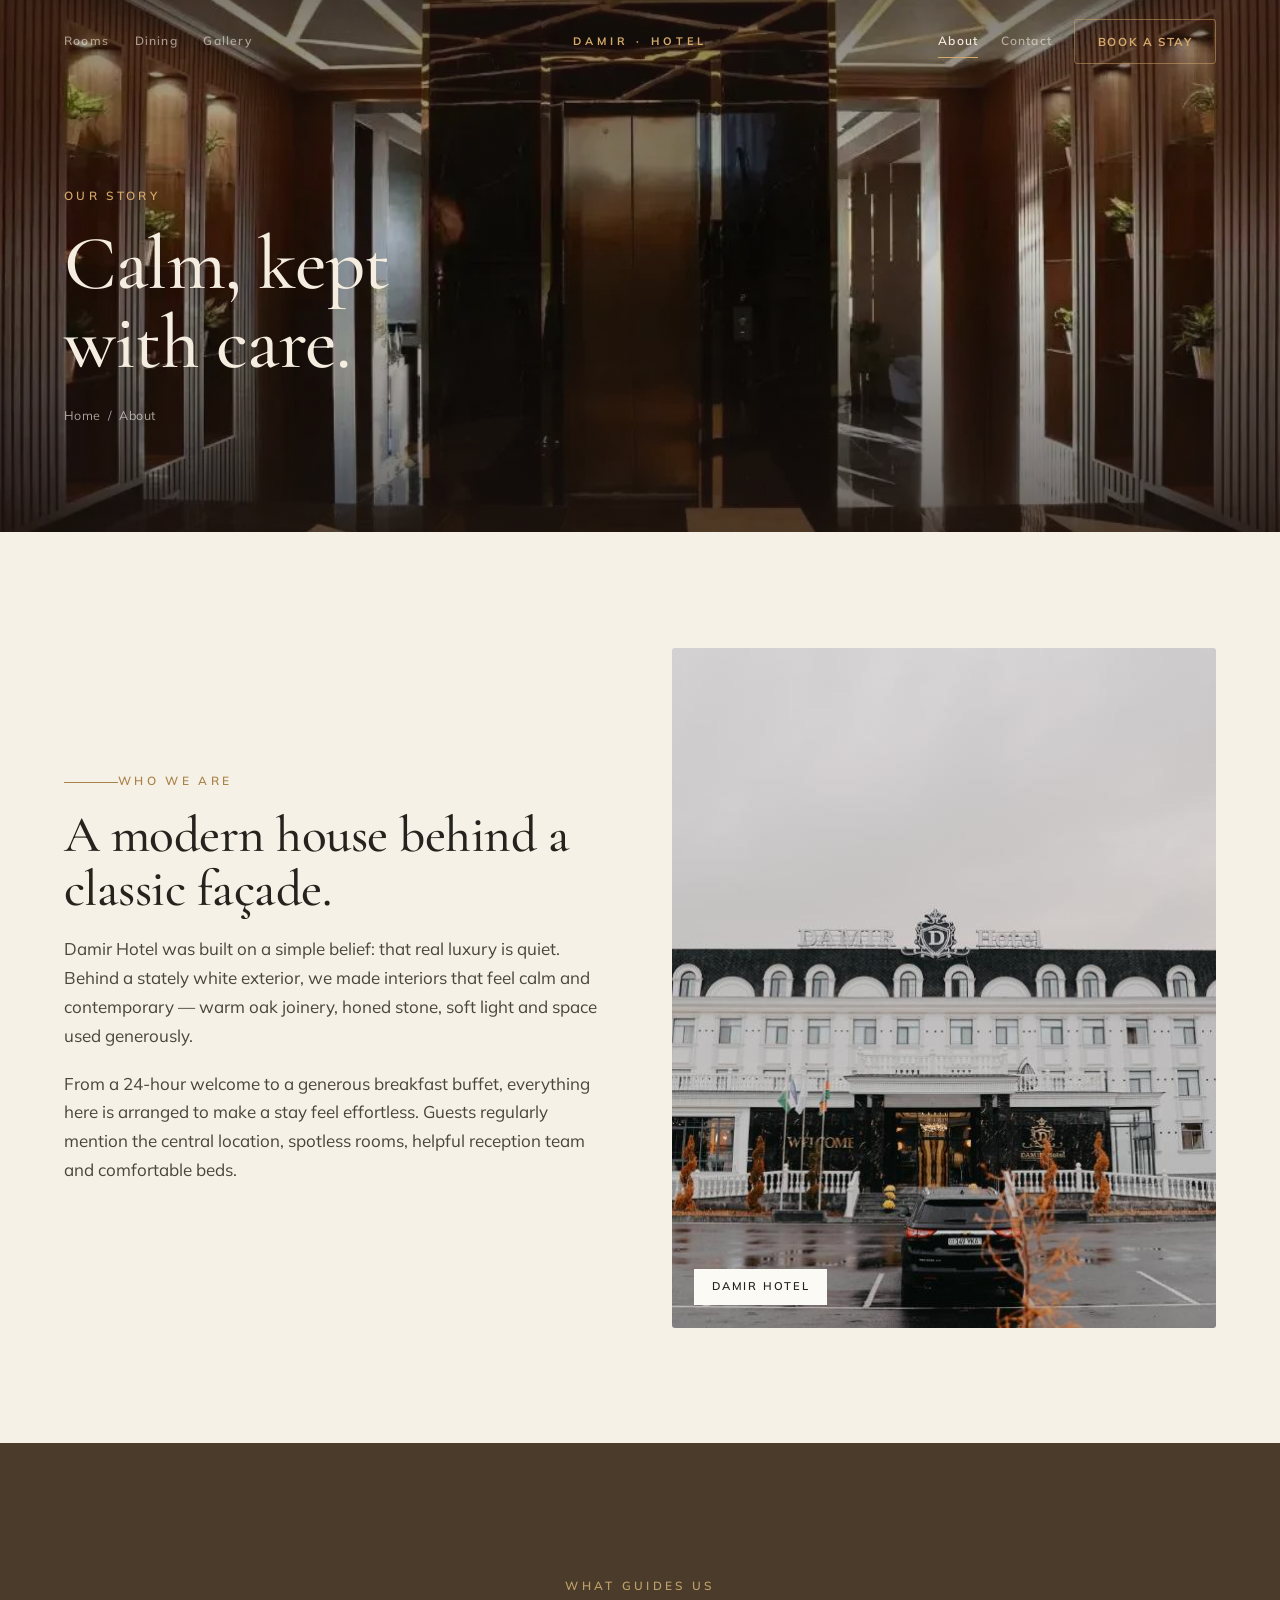
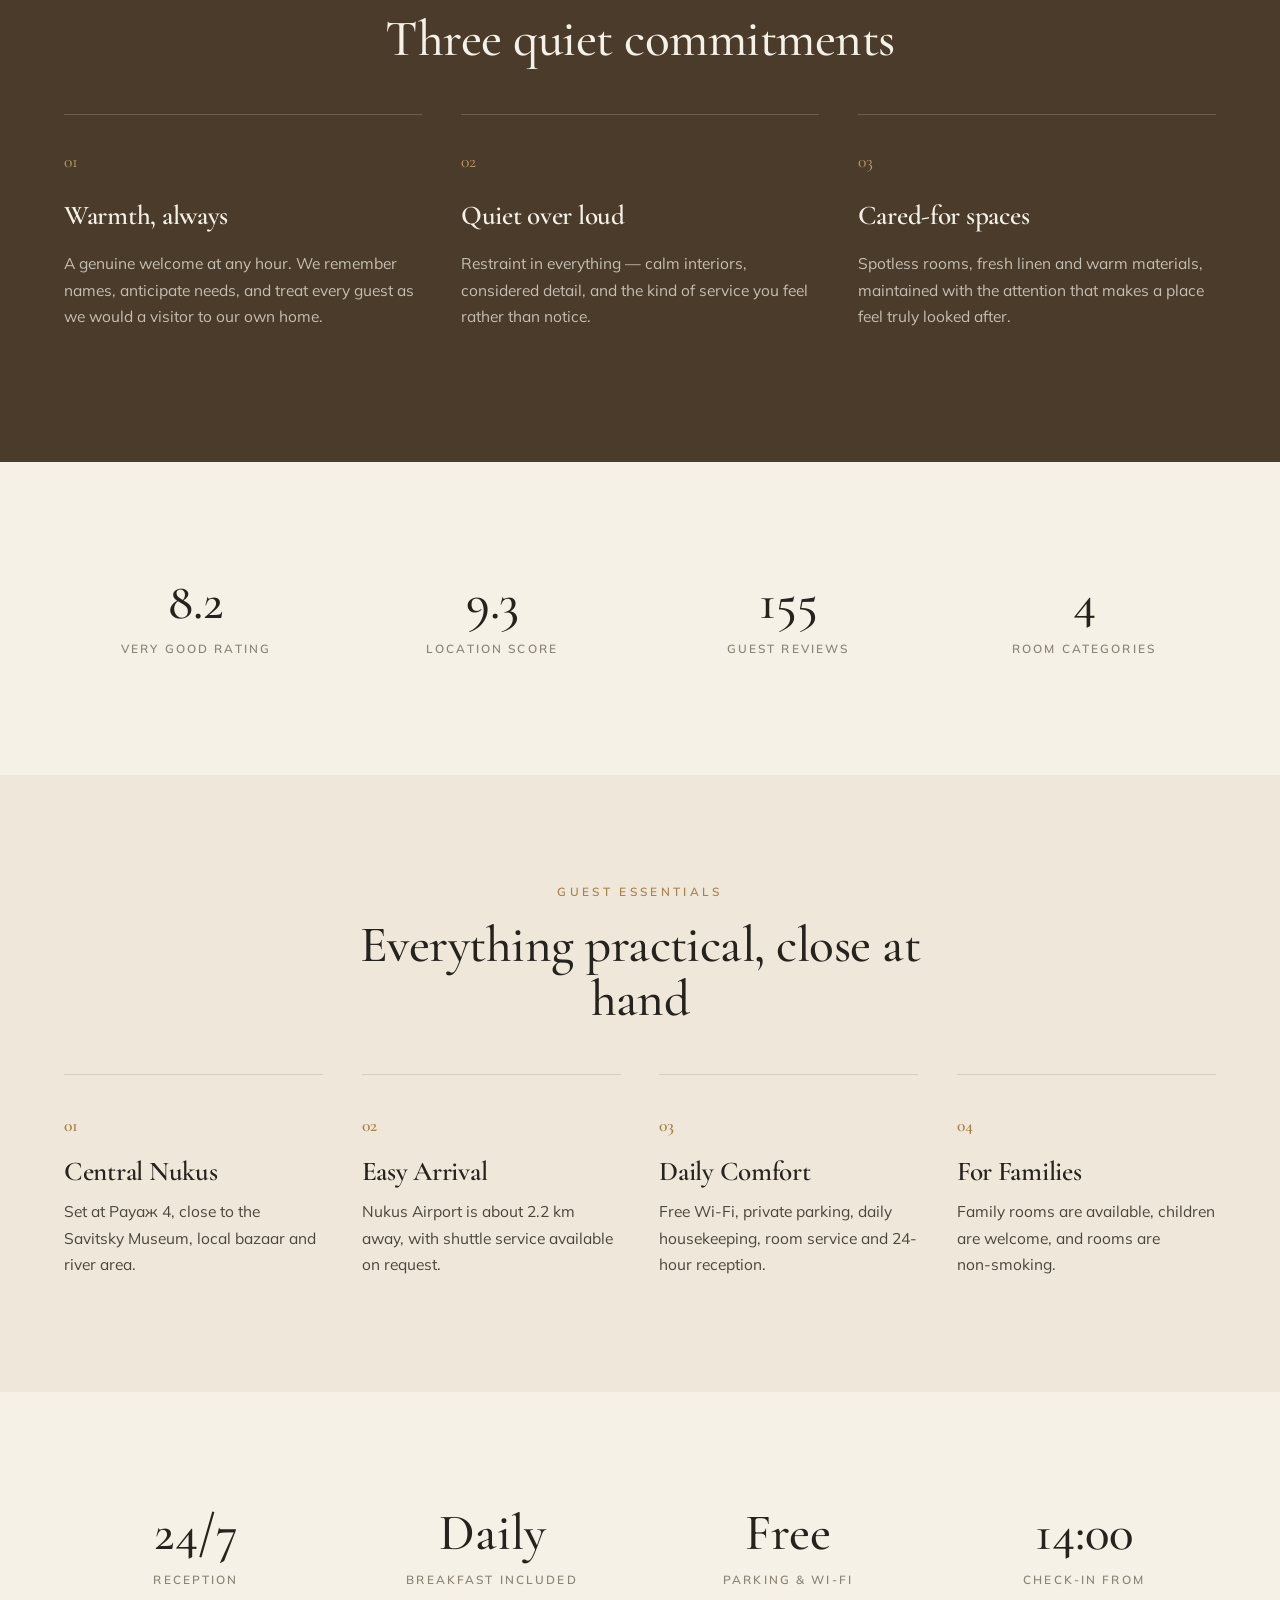
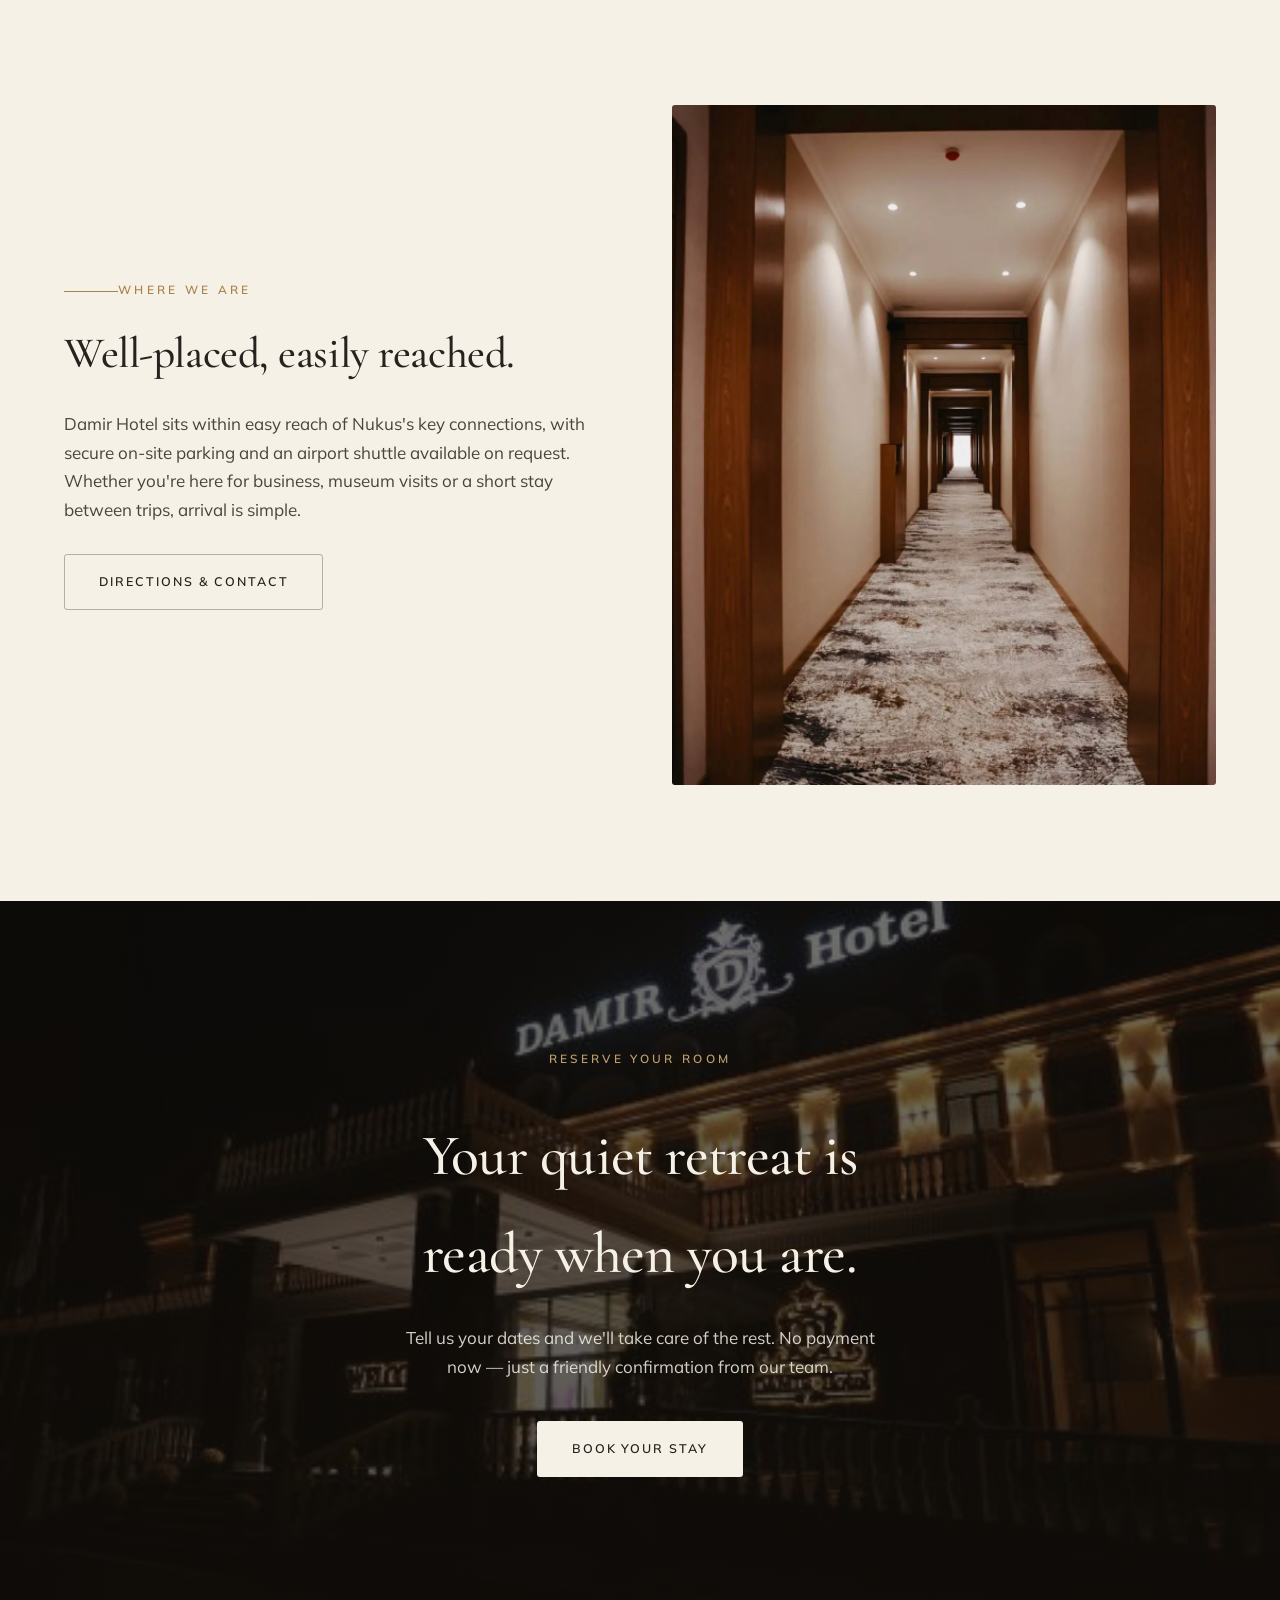
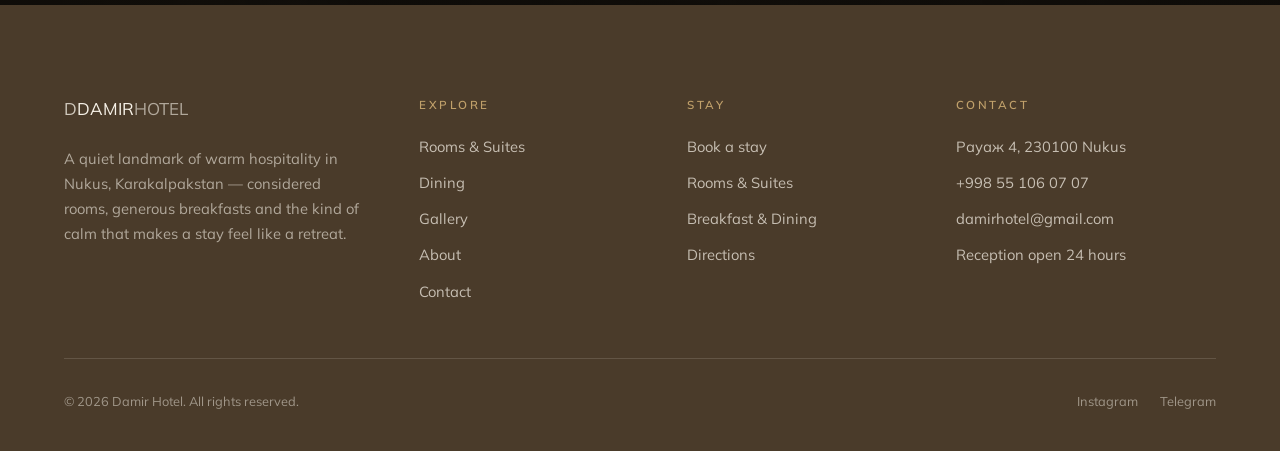
==== commit 45d50dc3: "feat: about page — centered nav + dark page hero" ====
--- a/Design/about.html
+++ b/Design/about.html
@@ -12,22 +12,34 @@
 </head>
 <body>
 
-<header class="site-header theme-light">
-  <div class="container">
-    <a href="index.html" class="brand" aria-label="Damir Hotel home">
-      <span class="brand-mark">D</span>
-      <span class="brand-text"><span class="brand-name">DAMIR</span><span class="brand-sub">HOTEL</span></span>
-    </a>
-    <nav class="main-nav"><a href="index.html" class="nav-link">Home</a><a href="rooms.html" class="nav-link">Rooms & Suites</a><a href="dining.html" class="nav-link">Dining</a><a href="gallery.html" class="nav-link">Gallery</a><a href="about.html" class="nav-link is-active">About</a><a href="contact.html" class="nav-link">Contact</a></nav>
-    <div class="header-right">
-      <a href="#" class="btn btn--ghost header-cta" data-book>Book a stay</a>
-      <button class="nav-toggle" aria-label="Open menu"><span></span><span></span><span></span></button>
+<header class="site-header">
+  <div class="container">
+    <nav class="nav-left">
+      <a href="rooms.html" class="nav-link">Rooms</a>
+      <a href="dining.html" class="nav-link">Dining</a>
+      <a href="gallery.html" class="nav-link">Gallery</a>
+    </nav>
+    <a href="index.html" class="brand-center" aria-label="Damir Hotel home">DAMIR · HOTEL</a>
+    <div class="nav-right">
+      <a href="about.html" class="nav-link is-active">About</a>
+      <a href="contact.html" class="nav-link">Contact</a>
+      <a href="#" class="btn btn--amber header-cta" data-book>Book a stay</a>
+      <button class="nav-toggle" aria-label="Open menu"><span></span><span></span></button>
     </div>
   </div>
 </header>
-<nav class="mobile-menu"><a href="index.html">Home</a><a href="rooms.html">Rooms & Suites</a><a href="dining.html">Dining</a><a href="gallery.html">Gallery</a><a href="about.html">About</a><a href="contact.html">Contact</a><a href="#" class="btn" data-book>Book a stay</a></nav>
-
-<section class="page-hero has-media">
+<nav class="mobile-menu">
+  <a href="index.html">Home</a>
+  <a href="rooms.html">Rooms &amp; Suites</a>
+  <a href="dining.html">Dining</a>
+  <a href="gallery.html">Gallery</a>
+  <a href="about.html">About</a>
+  <a href="contact.html">Contact</a>
+  <a href="#" class="btn btn--amber" data-book>Book a stay</a>
+</nav>
+<button class="book-float" data-book aria-label="Book a stay">Book a stay</button>
+
+<section class="page-hero page-hero--dark has-media">
   <div class="hero-media"><img src="assets/photos/lobby-elevator.jpg" alt="Lobby at Damir Hotel"></div>
   <div class="container" style="position:relative;z-index:2;padding-bottom:1rem">
     <p class="eyebrow">Our story</p>
--- a/Design/assets/styles.css
+++ b/Design/assets/styles.css
@@ -22,6 +22,15 @@
   --sand:       #E7DECB;
   --sand-deep:  #DBCEB4;
 
+  /* dark hero palette */
+  --walnut-dark:   #1c1410;
+  --walnut-deep:   #16100d;
+  --amber:         #d4a96a;
+  --amber-dim:     rgba(212,169,106,0.5);
+  --cream-dk:      #f5ede0;
+  --muted-dk:      rgba(245,237,224,0.52);
+  --line-dk:       rgba(255,255,255,0.08);
+
   /* type */
   --serif: "Cormorant Garamond", Georgia, serif;
   --sans:  "Mulish", system-ui, -apple-system, sans-serif;
@@ -130,98 +139,88 @@
 .tlink .arr{ transition:transform .45s var(--ease); }
 .tlink:hover .arr{ transform:translateX(5px); }
 
-/* ---------- header ---------- */
+/* ---------- header (centered blur nav) ---------- */
 .site-header{
   position:fixed; inset:0 0 auto 0; z-index:60;
   height:var(--header-h);
   display:flex; align-items:center;
-  transition:background .5s var(--ease), box-shadow .5s var(--ease), border-color .5s var(--ease);
+  background:rgba(28,20,16,0);
+  backdrop-filter:blur(0px);
   border-bottom:1px solid transparent;
-}
-.site-header .container{ display:flex; align-items:center; justify-content:space-between; gap:2rem; }
+  transition:background .6s var(--ease), backdrop-filter .6s var(--ease), border-color .6s var(--ease);
+}
 .site-header.is-solid{
-  background:rgba(246,241,231,0.92);
-  backdrop-filter:saturate(140%) blur(12px);
-  border-bottom-color:var(--line);
-}
-/* on-light pages (no hero) start solid */
-.site-header.on-light{ position:fixed; }
-
-.brand{ display:inline-flex; align-items:center; gap:.7rem; }
-.brand-mark{
-  width:42px; height:42px; flex:none; position:relative;
-  border:1px solid var(--gold); border-radius:50%;
-  display:grid; place-items:center;
-  font-family:var(--serif); font-weight:600; font-size:1.42rem; line-height:1;
-  color:var(--gold);
-}
-.brand-mark::before{
-  content:""; position:absolute; top:-4px; left:50%; transform:translateX(-50%) rotate(45deg);
-  width:6px; height:6px; background:var(--gold);
-}
-.brand-text{ display:flex; flex-direction:column; line-height:1; }
-.brand-name{ font-family:var(--serif); font-weight:600; font-size:1.32rem; letter-spacing:.16em; color:var(--ink); }
-.brand-sub{ font-family:var(--sans); font-weight:600; font-size:0.58rem; letter-spacing:.42em; color:var(--muted); margin-top:3px; }
-.theme-light .brand-name{ color:var(--cream); }
-.theme-light .brand-sub{ color:rgba(246,241,231,0.7); }
-
-/* hero (theme-light) header colors */
-.site-header.theme-light:not(.is-solid) .nav-link{ color:rgba(246,241,231,0.92); }
-.site-header.theme-light:not(.is-solid) .nav-link::after{ background:var(--cream); }
-.site-header.theme-light:not(.is-solid) .header-cta.btn--ghost{ color:var(--cream); border-color:rgba(246,241,231,0.45); }
-.site-header.theme-light:not(.is-solid) .header-cta.btn--ghost:hover{ background:var(--cream); color:var(--ink); }
-.site-header.theme-light:not(.is-solid) .nav-toggle span{ background:var(--cream); }
-.site-header.theme-light:not(.is-solid) .brand-mark{ border-color:var(--cream); color:var(--cream); }
-.site-header.theme-light:not(.is-solid) .brand-mark::before{ background:var(--cream); }
-
-.main-nav{ display:flex; align-items:center; gap:1.75rem; }
-.nav-link{
-  font-size:0.82rem; font-weight:600; letter-spacing:0.04em; color:var(--ink-soft);
-  position:relative; padding:6px 0; transition:color .3s var(--ease); white-space:nowrap;
-}
-.nav-link::after{
-  content:""; position:absolute; left:0; bottom:0; height:1px; width:100%; background:var(--gold);
-  transform:scaleX(0); transform-origin:left; transition:transform .4s var(--ease);
-}
-.nav-link:hover{ color:var(--ink); }
-.nav-link:hover::after,.nav-link.is-active::after{ transform:scaleX(1); }
-.nav-link.is-active{ color:var(--ink); }
-.theme-light:not(.is-solid) .nav-link.is-active{ color:var(--cream); }
-/* when the hero-page header scrolls to solid, revert brand to dark-on-cream */
-.site-header.theme-light.is-solid .brand-name{ color:var(--ink); }
-.site-header.theme-light.is-solid .brand-sub{ color:var(--muted); }
-.site-header.theme-light.is-solid .brand-mark{ border-color:var(--gold); color:var(--gold); }
-.site-header.theme-light.is-solid .brand-mark::before{ background:var(--gold); }
-
-.header-right{ display:flex; align-items:center; gap:1.3rem; }
-.header-cta{ padding:.78rem 1.5rem; }
-.lang-switcher{ display:inline-flex; align-items:center; gap:.25rem; border:1px solid var(--line); border-radius:999px; padding:.18rem; background:rgba(252,250,244,0.72); }
-.lang-switcher button{ border:0; background:transparent; color:var(--ink-soft); border-radius:999px; min-width:2.35rem; height:2rem; padding:0 .55rem; font-size:.68rem; font-weight:700; letter-spacing:.08em; transition:background .25s var(--ease), color .25s var(--ease); }
-.lang-switcher button:hover,.lang-switcher button.is-active{ background:var(--ink); color:var(--cream); }
-.site-header.theme-light:not(.is-solid) .lang-switcher{ border-color:rgba(246,241,231,0.38); background:rgba(20,16,11,0.24); }
-.site-header.theme-light:not(.is-solid) .lang-switcher button{ color:rgba(246,241,231,0.84); }
-.site-header.theme-light:not(.is-solid) .lang-switcher button:hover,.site-header.theme-light:not(.is-solid) .lang-switcher button.is-active{ background:var(--cream); color:var(--ink); }
-.mobile-menu .lang-switcher{ margin-top:1.2rem; }
-.mobile-menu .lang-switcher button{ opacity:1; transform:none; font-family:var(--sans); font-size:.72rem; padding:0 .7rem; }
-
-.nav-toggle{ display:none; width:30px; height:22px; position:relative; background:none; border:0; padding:0; }
-.nav-toggle span{ position:absolute; left:0; height:1.5px; width:100%; background:var(--ink); transition:transform .4s var(--ease), opacity .3s var(--ease); }
-.nav-toggle span:nth-child(1){ top:2px; }
-.nav-toggle span:nth-child(2){ top:10px; }
-.nav-toggle span:nth-child(3){ top:18px; }
-body.nav-open .nav-toggle span:nth-child(1){ top:10px; transform:rotate(45deg); }
-body.nav-open .nav-toggle span:nth-child(2){ opacity:0; }
-body.nav-open .nav-toggle span:nth-child(3){ top:10px; transform:rotate(-45deg); }
-
-/* mobile menu */
+  background:rgba(28,20,16,0.9);
+  backdrop-filter:saturate(140%) blur(14px);
+  border-bottom-color:var(--line-dk);
+}
+.site-header .container{
+  display:grid;
+  grid-template-columns:1fr auto 1fr;
+  align-items:center;
+  gap:1.5rem;
+}
+.nav-left{ display:flex; align-items:center; gap:1.6rem; }
+.nav-right{ display:flex; align-items:center; gap:1.4rem; justify-content:flex-end; }
+.brand-center{
+  font-family:var(--sans); font-size:0.68rem; font-weight:700;
+  letter-spacing:0.38em; text-transform:uppercase;
+  color:var(--amber); white-space:nowrap; text-align:center;
+  transition:opacity .35s var(--ease);
+}
+.brand-center:hover{ opacity:.72; }
+.site-header .nav-link{
+  font-size:0.75rem; font-weight:600; letter-spacing:0.1em;
+  color:rgba(245,237,224,0.58); padding:6px 0; position:relative;
+  transition:color .4s var(--ease); white-space:nowrap;
+}
+.site-header .nav-link::after{
+  content:""; position:absolute; left:0; bottom:0; height:1px; width:100%;
+  background:var(--amber); transform:scaleX(0); transform-origin:left;
+  transition:transform .4s var(--ease);
+}
+.site-header .nav-link:hover,
+.site-header .nav-link.is-active{ color:var(--cream-dk); }
+.site-header .nav-link:hover::after,
+.site-header .nav-link.is-active::after{ transform:scaleX(1); }
+.btn--amber{
+  display:inline-flex; align-items:center; justify-content:center; gap:.5em;
+  font-family:var(--sans); font-weight:700; font-size:0.72rem;
+  letter-spacing:0.14em; text-transform:uppercase;
+  padding:.72rem 1.4rem; border-radius:var(--radius);
+  background:transparent; color:var(--amber); border:1px solid var(--amber-dim);
+  transition:background .4s var(--ease), color .4s var(--ease), border-color .4s var(--ease);
+  white-space:nowrap; cursor:pointer;
+}
+.btn--amber:hover{ background:var(--amber); color:var(--walnut-dark); border-color:var(--amber); }
+.nav-toggle{
+  display:none; width:26px; height:18px;
+  position:relative; background:none; border:0; padding:0; cursor:pointer;
+}
+.nav-toggle span{
+  position:absolute; left:0; height:1px; width:100%;
+  background:rgba(245,237,224,0.72);
+  transition:transform .4s var(--ease), opacity .3s var(--ease);
+}
+.nav-toggle span:nth-child(1){ top:0; }
+.nav-toggle span:nth-child(2){ top:8px; }
+body.nav-open .nav-toggle span:nth-child(1){ top:8px; transform:rotate(45deg); }
+body.nav-open .nav-toggle span:nth-child(2){ top:8px; transform:rotate(-45deg); }
+
+/* mobile fullscreen menu */
 .mobile-menu{
-  position:fixed; inset:0; z-index:55; background:var(--cream);
-  display:flex; flex-direction:column; justify-content:center; align-items:center; gap:.4rem;
-  opacity:0; visibility:hidden; transition:opacity .5s var(--ease), visibility .5s var(--ease);
+  position:fixed; inset:0; z-index:55; background:var(--walnut-dark);
+  display:flex; flex-direction:column; justify-content:center; align-items:center; gap:.5rem;
+  opacity:0; visibility:hidden;
+  transition:opacity .5s var(--ease), visibility .5s var(--ease);
   padding:var(--gutter);
 }
 body.nav-open .mobile-menu{ opacity:1; visibility:visible; }
-.mobile-menu a{ font-family:var(--serif); font-size:2rem; font-weight:500; color:var(--ink); padding:.35rem 0; opacity:0; transform:translateY(12px); transition:opacity .5s var(--ease), transform .5s var(--ease); }
+.mobile-menu a{
+  font-family:var(--serif); font-size:2rem; font-weight:500; color:var(--cream-dk);
+  padding:.35rem 0; opacity:0; transform:translateY(12px);
+  transition:opacity .5s var(--ease), transform .5s var(--ease);
+}
 body.nav-open .mobile-menu a{ opacity:1; transform:none; }
 body.nav-open .mobile-menu a:nth-child(1){ transition-delay:.08s; }
 body.nav-open .mobile-menu a:nth-child(2){ transition-delay:.13s; }
@@ -230,35 +229,91 @@
 body.nav-open .mobile-menu a:nth-child(5){ transition-delay:.28s; }
 body.nav-open .mobile-menu a:nth-child(6){ transition-delay:.33s; }
 body.nav-open .mobile-menu a:nth-child(7){ transition-delay:.38s; }
-.mobile-menu .btn{ margin-top:1.4rem; }
-
-/* ---------- hero ---------- */
-.hero{ position:relative; min-height:100svh; display:flex; align-items:flex-end; color:var(--cream); overflow:hidden; }
+.mobile-menu .btn--amber{ margin-top:1.6rem; width:100%; justify-content:center; }
+
+/* ---------- hero (original full-bleed — kept for fallback) ---------- */
+.hero{ position:relative; min-height:100svh; display:flex; align-items:flex-end; color:var(--cream-dk); overflow:hidden; }
 .hero-media{ position:absolute; inset:0; z-index:0; }
 .hero-media img{ width:100%; height:100%; object-fit:cover; }
 .hero-media::after{
   content:""; position:absolute; inset:0;
   background:linear-gradient(180deg, rgba(20,17,13,0.45) 0%, rgba(20,17,13,0.12) 32%, rgba(20,17,13,0.30) 66%, rgba(20,17,13,0.72) 100%);
 }
-.hero-inner{ position:relative; z-index:2; width:100%; padding-bottom:clamp(7rem, 12vh, 11rem); padding-top:9rem; }
-.hero h1{ font-family:var(--serif); font-weight:500; font-size:clamp(3rem, 7.2vw, 6.6rem); line-height:1.02; max-width:16ch; }
+.hero-inner{ position:relative; z-index:2; width:100%; padding-bottom:clamp(7rem,12vh,11rem); padding-top:9rem; }
+.hero h1{ font-family:var(--serif); font-weight:500; font-size:clamp(3rem,7.2vw,6.6rem); line-height:1.02; max-width:16ch; }
 .hero .eyebrow{ color:var(--gold-2); margin-bottom:1.4rem; }
 .hero-sub{ margin-top:1.6rem; max-width:46ch; font-size:1.18rem; color:rgba(246,241,231,0.9); }
 .hero-actions{ margin-top:2.4rem; display:flex; gap:1rem; flex-wrap:wrap; }
 .hero-scroll{ position:absolute; left:50%; bottom:2rem; transform:translateX(-50%); z-index:2; color:rgba(246,241,231,0.7); font-size:.68rem; letter-spacing:.28em; text-transform:uppercase; display:flex; flex-direction:column; align-items:center; gap:.7rem; }
-.hero-scroll .line{ width:1px; height:46px; background:linear-gradient(var(--cream), transparent); animation:scrollLine 2.4s var(--ease) infinite; }
+.hero-scroll .line{ width:1px; height:46px; background:linear-gradient(var(--cream-dk), transparent); animation:scrollLine 2.4s var(--ease) infinite; }
 @keyframes scrollLine{ 0%{ transform:scaleY(0); transform-origin:top; } 45%{ transform:scaleY(1); transform-origin:top; } 55%{ transform:scaleY(1); transform-origin:bottom; } 100%{ transform:scaleY(0); transform-origin:bottom; } }
+
+/* ---------- hero-split (homepage) ---------- */
+.hero-split{
+  display:grid; grid-template-columns:48fr 52fr;
+  min-height:100svh;
+}
+.hero-split-left{
+  background:var(--walnut-dark); color:var(--cream-dk);
+  display:flex; flex-direction:column; justify-content:center;
+  padding:clamp(2rem,5vw,4rem) var(--gutter);
+  padding-top:calc(var(--header-h) + clamp(2.5rem,5vw,4.5rem));
+  position:relative;
+}
+.hero-split-left::after{
+  content:''; position:absolute; top:15%; right:0; bottom:15%;
+  width:1px; background:var(--amber); opacity:.35;
+}
+.hero-split-right{ position:relative; overflow:hidden; }
+.hero-split-right img{ width:100%; height:100%; object-fit:cover; }
+.hero-split .eyebrow{ color:var(--amber); margin-bottom:1.2rem; }
+.hero-split h1{
+  font-family:var(--serif); font-weight:500;
+  font-size:clamp(2.6rem,5.2vw,5rem); line-height:1.03;
+  color:var(--cream-dk); margin:0;
+}
+.hero-split .hero-sub{
+  color:var(--muted-dk); margin-top:1.4rem;
+  max-width:42ch; font-size:1.05rem; line-height:1.65;
+}
+.hero-split .hero-actions{ margin-top:2.2rem; display:flex; gap:1rem; flex-wrap:wrap; }
+.hero-split .reveal-hero{ opacity:0; animation:fadeUp 1.1s var(--ease) forwards; }
+.hero-split .reveal-hero.h1{ animation-delay:.15s; }
+.hero-split .reveal-hero.h2{ animation-delay:.32s; }
+.hero-split .reveal-hero.h3{ animation-delay:.5s; }
+
+/* ghost button for dark backgrounds */
+.btn--ghost-dk{
+  background:transparent; color:var(--cream-dk);
+  border:1px solid rgba(245,237,224,0.32);
+}
+.btn--ghost-dk:hover{ background:var(--cream-dk); color:var(--walnut-dark); border-color:var(--cream-dk); }
 
 /* page hero (interior pages) */
 .page-hero{ position:relative; padding-top:calc(var(--header-h) + clamp(3.5rem,8vw,6.5rem)); padding-bottom:clamp(3rem,6vw,5rem); }
-.page-hero.has-media{ color:var(--cream); min-height:62svh; display:flex; align-items:flex-end; overflow:hidden; }
+.page-hero.has-media{ color:var(--cream-dk); min-height:58svh; display:flex; align-items:flex-end; overflow:hidden; }
 .page-hero.has-media .hero-media::after{ background:linear-gradient(180deg, rgba(20,17,13,0.5) 0%, rgba(20,17,13,0.15) 40%, rgba(20,17,13,0.6) 100%); }
 .page-hero .eyebrow{ margin-bottom:1.1rem; }
 .page-hero h1{ font-family:var(--serif); font-weight:500; font-size:clamp(2.6rem,6vw,5rem); line-height:1.03; }
-.page-hero.has-media .eyebrow{ color:var(--gold-2); }
 .page-hero .crumbs{ margin-top:1.4rem; font-size:.78rem; letter-spacing:.04em; color:var(--muted); }
-.page-hero.has-media .crumbs{ color:rgba(246,241,231,0.75); }
+.page-hero.has-media .crumbs{ color:rgba(246,241,231,0.65); }
 .crumbs a:hover{ color:var(--gold); }
+
+/* dark variant for page heroes */
+.page-hero--dark{
+  background:var(--walnut-dark);
+  color:var(--cream-dk);
+}
+.page-hero--dark .eyebrow{ color:var(--amber); }
+.page-hero--dark h1{ color:var(--cream-dk); }
+.page-hero--dark.has-media .hero-media::after{
+  background:linear-gradient(180deg,
+    rgba(28,20,16,0.55) 0%,
+    rgba(28,20,16,0.18) 45%,
+    rgba(28,20,16,0.68) 100%);
+}
+.page-hero--dark .crumbs{ color:rgba(245,237,224,0.55); }
+.page-hero--dark .crumbs a:hover{ color:var(--amber); }
 
 /* ---------- booking bar ---------- */
 .booking-bar{
@@ -409,8 +464,8 @@
 }
 .field input:focus,.field select:focus,.field textarea:focus{ border-color:var(--gold); box-shadow:0 0 0 3px rgba(169,130,74,0.12); }
 .field textarea{ resize:vertical; min-height:120px; }
-.field.invalid input,.field.invalid textarea,.field.invalid select{ border-color:#b4503f; box-shadow:0 0 0 3px rgba(180,80,63,0.1); }
-.field .err{ font-size:.74rem; color:#b4503f; display:none; text-transform:none; letter-spacing:0; }
+.field.invalid input,.field.invalid textarea,.field.invalid select{ border-color:var(--amber); box-shadow:0 0 0 3px rgba(212,169,106,0.15); }
+.field .err{ font-size:.74rem; color:var(--gold); display:none; text-transform:none; letter-spacing:0; }
 .field.invalid .err{ display:block; }
 .form-row{ display:grid; grid-template-columns:1fr 1fr; gap:1rem; }
 .form-success{ display:none; text-align:center; padding:1rem 0; }
@@ -420,22 +475,46 @@
 .form-error.show{ display:block; animation:fadeUp .4s var(--ease); }
 .form-error a{ color:inherit; text-decoration:underline; }
 
-/* ---------- reveal animation ---------- */
-.reveal{ opacity:0; transform:translateY(26px); transition:opacity 1s var(--ease), transform 1s var(--ease); }
-.reveal.in{ opacity:1; transform:none; }
-.reveal.d1{ transition-delay:.08s; } .reveal.d2{ transition-delay:.16s; } .reveal.d3{ transition-delay:.24s; } .reveal.d4{ transition-delay:.32s; }
-@keyframes fadeUp{ from{ opacity:0; transform:translateY(16px);} to{ opacity:1; transform:none;} }
-
-/* hero text intro */
-.hero .reveal-hero{ opacity:0; transform:translateY(28px); animation:fadeUp 1.1s var(--ease) forwards; }
-.hero .reveal-hero.h1{ animation-delay:.15s; }
-.hero .reveal-hero.h2{ animation-delay:.32s; }
-.hero .reveal-hero.h3{ animation-delay:.5s; }
-
-@media (prefers-reduced-motion: reduce){
+/* ---------- reveal animation (opacity-only — no slide) ---------- */
+.reveal{ opacity:0; transition:opacity 700ms var(--ease); }
+.reveal.in{ opacity:1; }
+.reveal.d1{ transition-delay:.1s; }
+.reveal.d2{ transition-delay:.2s; }
+.reveal.d3{ transition-delay:.3s; }
+.reveal.d4{ transition-delay:.4s; }
+@keyframes fadeUp{ from{ opacity:0; transform:translateY(14px); } to{ opacity:1; transform:none; } }
+
+/* hero text intro (on hero-split) */
+.hero-split .reveal-hero{ opacity:0; animation:fadeUp 1.1s var(--ease) forwards; }
+.hero-split .reveal-hero.h1{ animation-delay:.15s; }
+.hero-split .reveal-hero.h2{ animation-delay:.32s; }
+.hero-split .reveal-hero.h3{ animation-delay:.5s; }
+
+@media (prefers-reduced-motion:reduce){
   *{ animation:none !important; transition:none !important; }
-  .reveal{ opacity:1; transform:none; }
+  .reveal{ opacity:1; }
   html{ scroll-behavior:auto; }
+}
+
+/* ---------- mobile floating book button ---------- */
+.book-float{ display:none; }
+@media (max-width:880px){
+  .book-float{
+    display:flex; align-items:center; justify-content:center;
+    position:fixed; bottom:1.5rem; right:1.5rem; z-index:70;
+    background:var(--amber); color:var(--walnut-dark);
+    font-family:var(--sans); font-size:0.72rem; font-weight:700;
+    letter-spacing:0.14em; text-transform:uppercase;
+    padding:.9rem 1.6rem; border-radius:40px; border:0;
+    box-shadow:0 8px 28px rgba(212,169,106,0.32);
+    cursor:pointer;
+    transition:transform .35s var(--ease), box-shadow .35s var(--ease), opacity .3s;
+  }
+  .book-float:hover{
+    transform:translateY(-2px);
+    box-shadow:0 14px 36px rgba(212,169,106,0.44);
+  }
+  body.nav-open .book-float{ opacity:0; pointer-events:none; }
 }
 
 /* ---------- room detail ---------- */
@@ -506,35 +585,42 @@
   .gal-grid{ columns:2; }
 }
 @media (max-width:880px){
-  :root{ --header-h:120px; }
-  .site-header{ height:auto; }
-  .site-header .container{ flex-wrap:wrap; padding-block:0; }
-  .brand{ padding-block:1.1rem; }
-  .header-right{ padding-block:1.1rem; }
-  .header-right .header-cta{ display:none; }
+  /* nav: brand center + toggle only */
+  .site-header .container{
+    grid-template-columns:1fr auto;
+    gap:1rem;
+  }
+  .nav-left{ display:none; }
+  .nav-right .nav-link,
+  .nav-right .header-cta{ display:none; }
   .nav-toggle{ display:block; }
-  /* scrollable nav strip below the logo row */
-  .main-nav{
-    display:flex;
-    order:10;
-    flex:0 0 100%;
-    overflow-x:auto;
-    scrollbar-width:none;
-    gap:0;
-    border-top:1px solid var(--line-soft);
-    margin-inline:calc(-1 * var(--gutter));
-    padding-inline:var(--gutter);
-    padding-block:.55rem;
+
+  /* hero-split stacks vertically */
+  .hero-split{
+    grid-template-columns:1fr;
+    min-height:auto;
   }
-  .main-nav::-webkit-scrollbar{ display:none; }
-  .main-nav .nav-link{ flex-shrink:0; font-size:.73rem; padding:.45rem .85rem; white-space:nowrap; }
-  .site-header.theme-light:not(.is-solid) .main-nav{ border-top-color:rgba(246,241,231,0.18); }
+  .hero-split-left{
+    padding-top:calc(var(--header-h) + 2.5rem);
+    padding-bottom:3rem;
+  }
+  .hero-split-left::after{ display:none; }
+  .hero-split-right{
+    aspect-ratio:4/3;
+    min-height:260px;
+  }
+
+  /* grids */
   .grid-3,.grid-4{ grid-template-columns:repeat(2,1fr); }
   .split{ grid-template-columns:1fr; gap:2.2rem; }
   .split.reverse .split-media{ order:0; }
+
+  /* booking bar */
   .booking-card{ grid-template-columns:1fr 1fr; }
   .booking-submit{ grid-column:1 / -1; }
   .booking-submit .btn{ width:100%; padding-block:1.1rem; }
+
+  /* stats */
   .facts{ grid-template-columns:repeat(2,1fr); gap:2.4rem; }
 }
 @media (max-width:560px){
@@ -545,20 +631,9 @@
   .gal-grid{ columns:1; }
   .form-row{ grid-template-columns:1fr; }
   .footer-top{ grid-template-columns:1fr; }
-  .hero-actions .btn{ flex:1; }
-
-  /* stats labels — prevent 2-line wraps on narrow columns */
+  .hero-split h1{ font-size:clamp(2.2rem,8vw,3.2rem); }
   .fact .l{ font-size:.6rem; letter-spacing:.1em; }
-
-  /* section-header row with inline button — force button full-width */
   .sec-head > a.btn{ width:100%; justify-content:center; }
-
-  /* CTA quote — explicit <br> creates an odd 3-line split on mobile */
   .cta-inner h2 br{ display:none; }
-
-  /* amenity items — tighten oversized vertical padding */
   .amenity{ padding:.9rem 0; }
-
-  /* hero sub — slight size reduction keeps it comfortable */
-  .hero-sub{ font-size:1.05rem; }
-}
+}
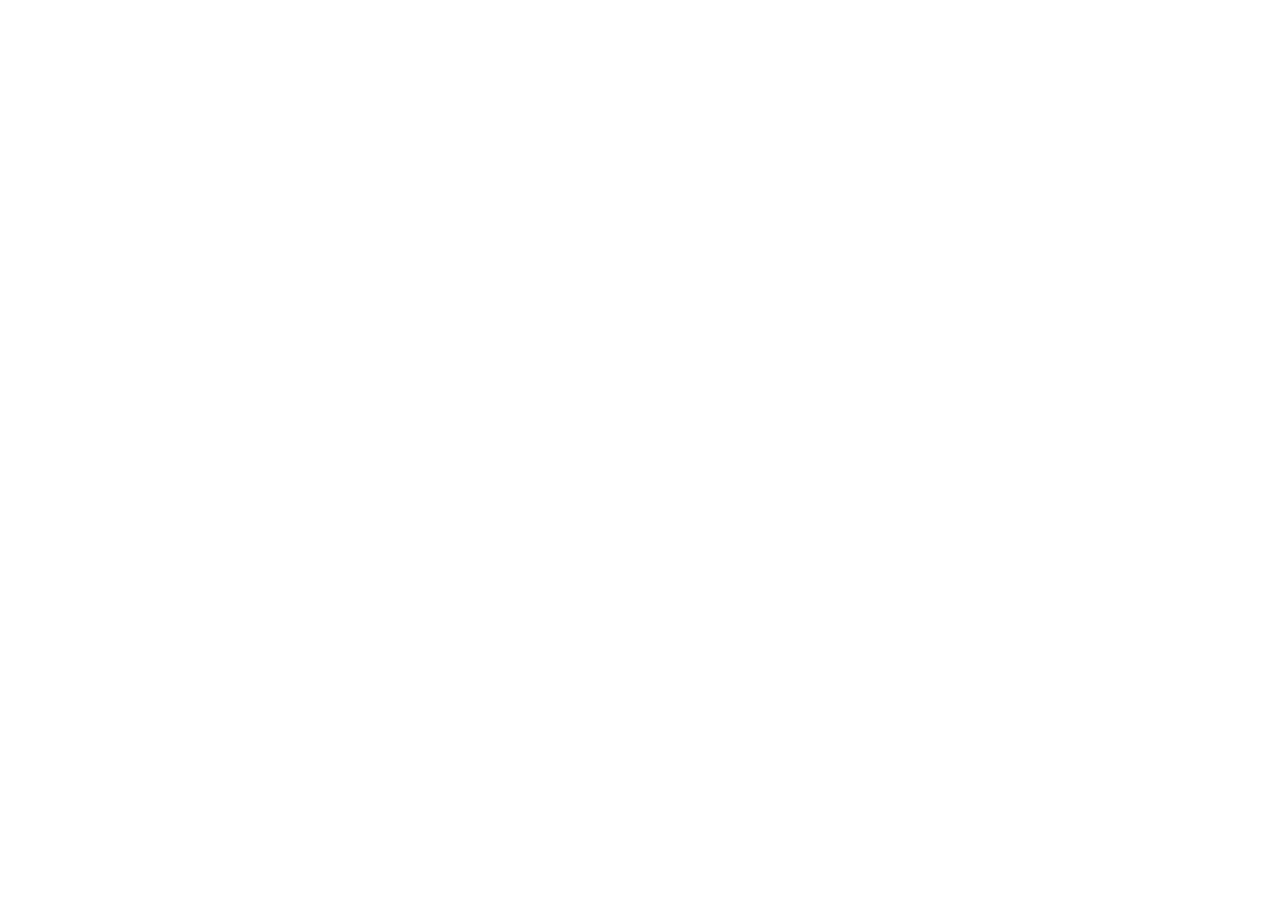
==== commit 7d8b1161: "feat: add explicit consent checkbox to all inquiry forms Replaces the passive "by submitting you agr" ====
--- a/Design/about.html
+++ b/Design/about.html
@@ -5,6 +5,13 @@
 <meta name="viewport" content="width=device-width, initial-scale=1">
 <title>About — Damir Hotel</title>
 <meta name="description" content="The story behind Damir Hotel — a modern, calm house behind a classic façade in Nukus, Karakalpakstan.">
+<meta property="og:type" content="website">
+<meta property="og:site_name" content="Damir Hotel">
+<meta property="og:title" content="About — Damir Hotel">
+<meta property="og:description" content="The story behind Damir Hotel — a modern, calm house behind a classic façade in Nukus, Karakalpakstan.">
+<meta property="og:url" content="https://damir-hotel.uz/about.html">
+<meta property="og:image" content="https://damir-hotel.uz/assets/photos/exterior-day.jpg">
+<meta name="twitter:card" content="summary_large_image">
 <link rel="preconnect" href="https://fonts.googleapis.com">
 <link rel="preconnect" href="https://fonts.gstatic.com" crossorigin>
 <link rel="icon" type="image/svg+xml" href="assets/favicon.svg">
@@ -174,6 +181,7 @@
     </div>
     <div class="footer-bottom">
       <span>© <span data-year>2026</span> <span data-h="name">Damir Hotel</span>. All rights reserved.</span>
+      <a href="privacy.html" style="color:rgba(246,241,231,0.5);font-size:.8rem;transition:color .3s" onmouseover="this.style.color='rgba(246,241,231,0.9)'" onmouseout="this.style.color='rgba(246,241,231,0.5)'">Privacy Policy</a>
       <span class="social" data-h-social><a href="https://www.instagram.com/damir.hotel.nukus?igsh=MXI1bjc1am8xc3BlMA==" target="_blank" rel="noopener">Instagram</a><a href="https://t.me/damirhotel" target="_blank" rel="noopener">Telegram</a></span>
     </div>
   </div>
@@ -198,8 +206,13 @@
         <div class="field"><label>Room type</label><select name="room"><option value="">No preference</option><option value="Twin Room">Twin Room</option><option value="Double or Twin Room">Double or Twin Room</option><option value="Triple Room">Triple Room</option><option value="Suite">Suite</option></select></div>
       </div>
       <div class="field"><label>Anything we should know?</label><textarea name="message" placeholder="Arrival time, occasion, requests…"></textarea></div>
+      <input type="text" name="website" tabindex="-1" autocomplete="off" aria-hidden="true" style="position:absolute;left:-9999px;width:1px;height:1px;opacity:0;pointer-events:none">
+      <div class="field field--consent">
+        <label class="consent-label"><input type="checkbox" name="consent" required><span>I have read and agree to the <a href="privacy.html">Privacy Policy</a></span></label>
+        <span class="err">Please accept the privacy policy to continue</span>
+      </div>
       <button type="submit" class="btn btn--block">Send inquiry</button>
-      <p class="muted" style="font-size:.78rem;text-align:center;margin:1rem 0 0">No payment is taken now — our team replies within a few hours to confirm availability.</p>
+      <p class="muted" style="font-size:.78rem;text-align:center;margin:.6rem 0 0">No payment required — we'll confirm availability within a few hours.</p>
     </form>
     <div class="form-success">
       <div class="ok">&#10003;</div>
--- a/Design/assets/styles.css
+++ b/Design/assets/styles.css
@@ -467,6 +467,11 @@
 .field.invalid input,.field.invalid textarea,.field.invalid select{ border-color:var(--amber); box-shadow:0 0 0 3px rgba(212,169,106,0.15); }
 .field .err{ font-size:.74rem; color:var(--gold); display:none; text-transform:none; letter-spacing:0; }
 .field.invalid .err{ display:block; }
+.field--consent{ margin-bottom:.8rem; }
+.consent-label{ display:flex; align-items:flex-start; gap:.65rem; cursor:pointer; font-size:.85rem; color:var(--ink-soft); text-transform:none; letter-spacing:0; font-weight:400; line-height:1.4; }
+.consent-label input[type="checkbox"]{ flex:none; margin-top:.15rem; accent-color:var(--gold); width:15px; height:15px; cursor:pointer; }
+.consent-label a{ color:var(--gold); text-decoration:underline; }
+.field--consent.invalid .consent-label{ color:var(--amber); }
 .form-row{ display:grid; grid-template-columns:1fr 1fr; gap:1rem; }
 .form-success{ display:none; text-align:center; padding:1rem 0; }
 .form-success.show{ display:block; animation:fadeUp .6s var(--ease); }
@@ -572,6 +577,8 @@
 .fact{ text-align:center; }
 .fact .n{ font-family:var(--serif); font-size:clamp(2.4rem,4vw,3.4rem); font-weight:500; color:var(--ink); line-height:1; }
 .fact .l{ font-size:.74rem; letter-spacing:.18em; text-transform:uppercase; color:var(--muted); font-weight:600; margin-top:.7rem; }
+.facts-source{ grid-column:1/-1; text-align:center; font-size:.68rem; letter-spacing:.14em; text-transform:uppercase; color:var(--muted); text-decoration:none; border-bottom:1px solid currentColor; padding-bottom:1px; display:inline-block; margin:0 auto; transition:color .2s; }
+.facts-source:hover{ color:var(--gold); }
 
 /* tone block (photo-free section) */
 .tone{ background:var(--cream-2); }
